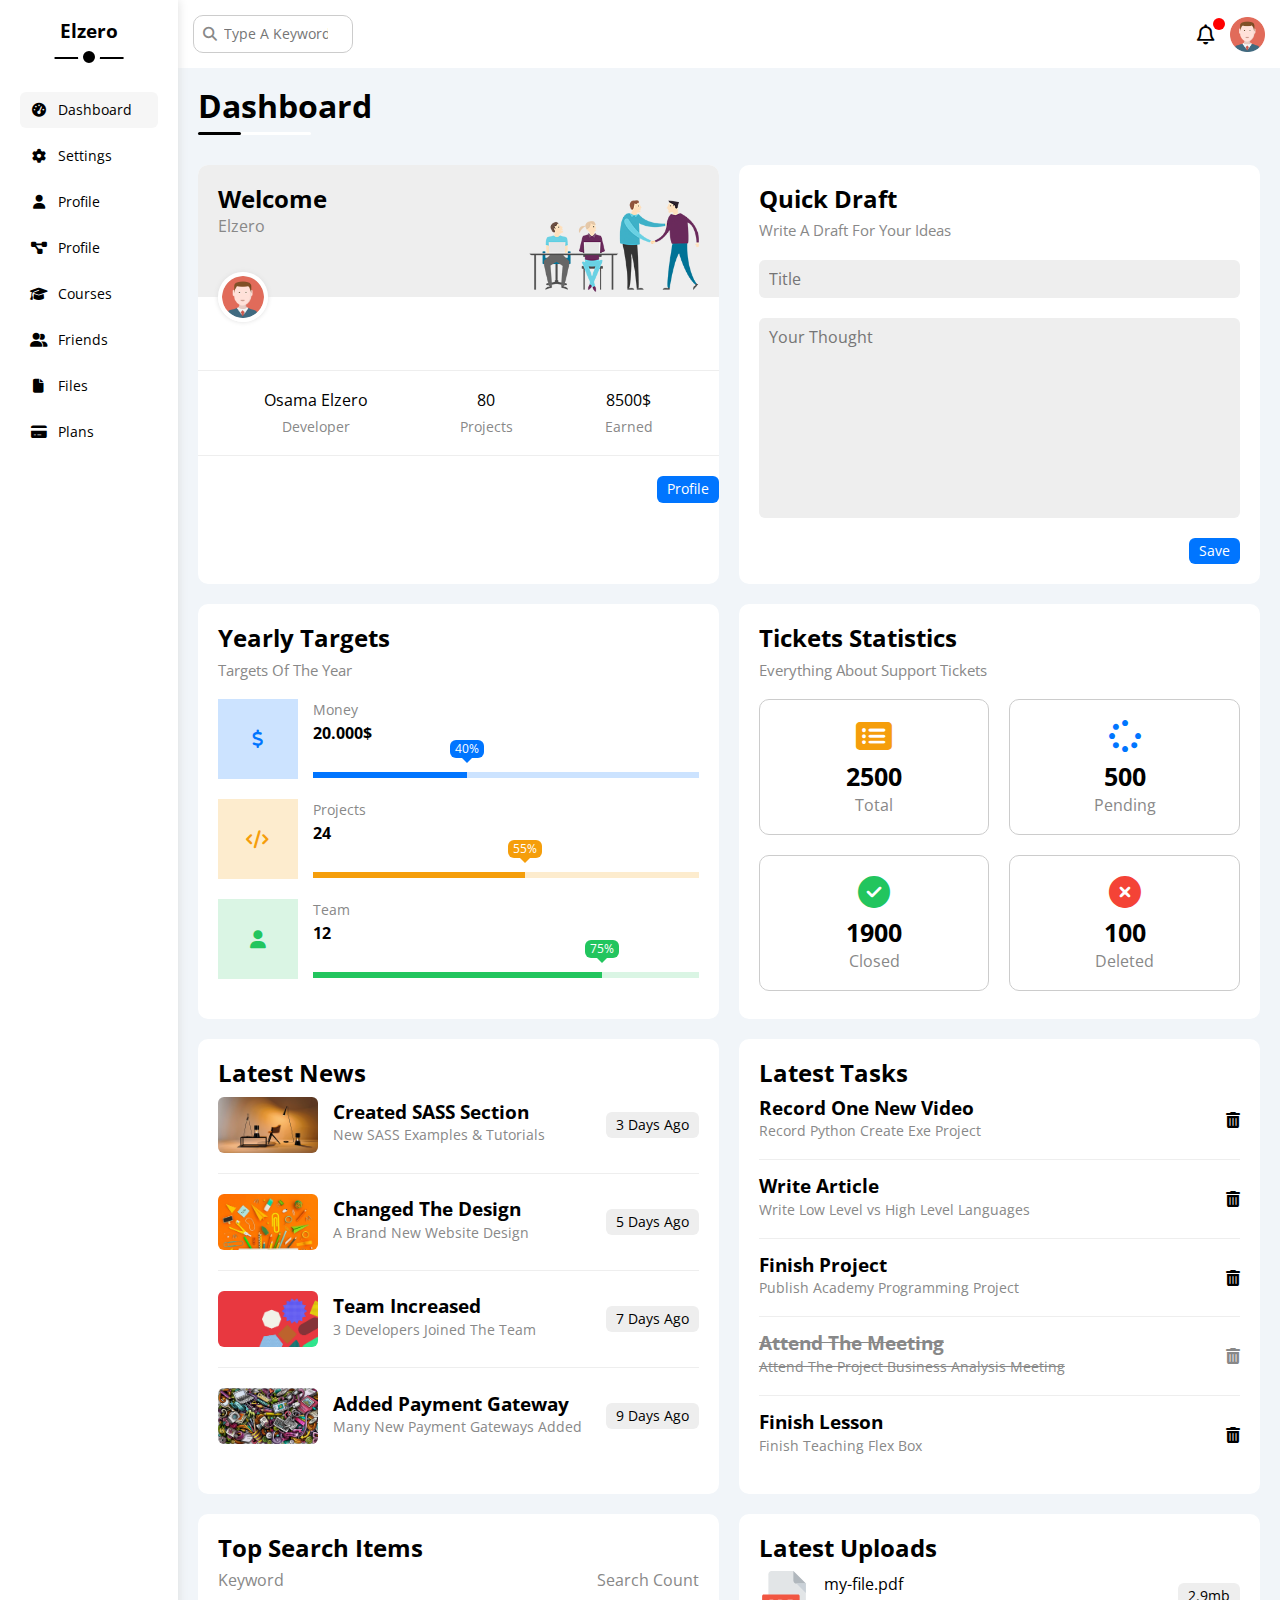
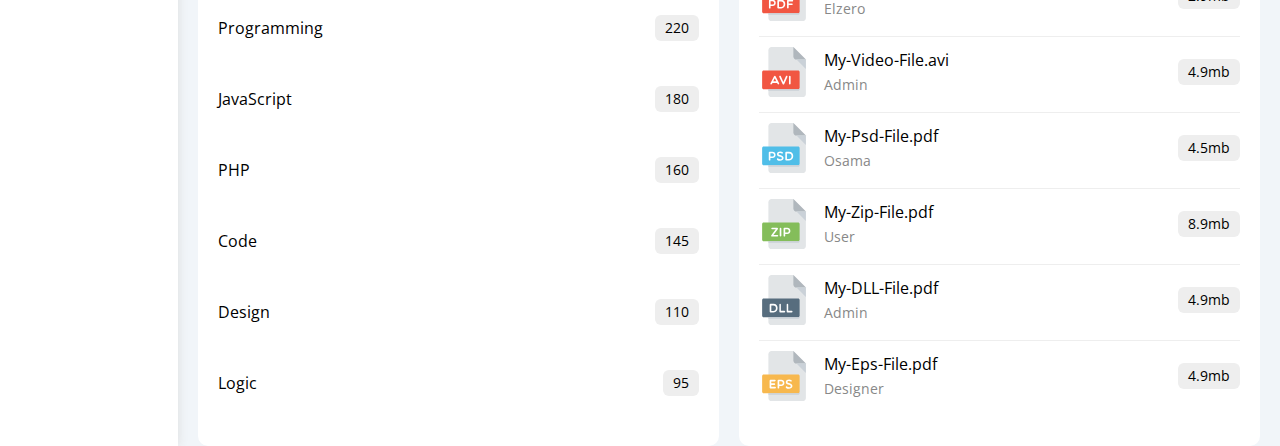
==== index.html @ ac07ed19 "Add latest uploads section" ====
<!DOCTYPE html>
<html lang="en">
  <head>
    <meta charset="UTF-8" />
    <meta name="viewport" content="width=device-width, initial-scale=1.0" />
    <link rel="stylesheet" href="css/all.min.css" />
    <link rel="stylesheet" href="css/normalize.css" />
    <link rel="stylesheet" href="css/framework.css" />
    <link rel="stylesheet" href="css/style.css" />
    <link rel="preconnect" href="https://fonts.googleapis.com" />
    <link rel="preconnect" href="https://fonts.gstatic.com" crossorigin />
    <link
      href="https://fonts.googleapis.com/css2?family=Open+Sans:wght@400;500;
			700&display=swap"
      rel="stylesheet"
    />
    <title>Dashboard</title>
  </head>

  <body>
    <div class="page d-flex">
      <div class="sidebar bg-white p-20 p-relative">
        <h3 class="p-relative text-c mt-0">Elzero</h3>
        <ul>
          <li>
            <a
              class="active d-flex align-center fs-14 c-black rad-6 p-10"
              href="index.html"
            >
              <i class="fa-sharp fa-solid fa-gauge-high fa-fw"></i>
              <span class="fs-14 hide-mobile">Dashboard</span>
            </a>
          </li>
          <li>
            <a
              class="d-flex align-center fs-14 c-black rad-6 p-10"
              href="settings.html"
            >
              <i class="fa-sharp fa-solid fa-gear fa-fw"></i>
              <span class="fs-14 hide-mobile">Settings</span>
            </a>
          </li>
          <li>
            <a
              class="d-flex align-center fs-14 c-black rad-6 p-10"
              href="profile.html"
            >
              <i class="fa-sharp fa-solid fa-user fa-fw"></i>
              <span class="fs-14 hide-mobile">Profile</span>
            </a>
          </li>
          <li>
            <a
              class="d-flex align-center fs-14 c-black rad-6 p-10"
              href="projects.html"
            >
              <i class="fa-sharp fa-solid fa-diagram-project fa-fw"></i>
              <span class="fs-14 hide-mobile">Profile</span>
            </a>
          </li>
          <li>
            <a
              class="d-flex align-center fs-14 c-black rad-6 p-10"
              href="courses.html"
            >
              <i class="fa-sharp fa-solid fa-graduation-cap fa-fw"></i>
              <span class="fs-14 hide-mobile">Courses</span>
            </a>
          </li>
          <li>
            <a
              class="d-flex align-center fs-14 c-black rad-6 p-10"
              href="friends.html"
            >
              <i class="fa-sharp fa-solid fa-user-group"></i>
              <span class="fs-14 hide-mobile">Friends</span>
            </a>
          </li>
          <li>
            <a
              class="d-flex align-center fs-14 c-black rad-6 p-10"
              href="files.html"
            >
              <i class="fa-sharp fa-solid fa-file fa-fw"></i>
              <span class="fs-14 hide-mobile">Files</span>
            </a>
          </li>
          <li>
            <a
              class="d-flex align-center fs-14 c-black rad-6 p-10"
              href="plans.html"
            >
              <i class="fa-sharp fa-solid fa-credit-card fa-fw"></i>
              <span class="fs-14 hide-mobile">Plans</span>
            </a>
          </li>
        </ul>
      </div>
      <div class="content w-full">
        <div class="head between-flex p-15 bg-white">
          <div class="search p-relative">
            <input
              class="p-10 rad-10"
              type="search"
              placeholder="Type A Keyword"
            />
          </div>
          <div class="icons d-flex align-center">
            <span class="notifications p-relative">
              <i class="fa-sharp fa-regular fa-bell"></i>
            </span>
            <img src="images/avatar.png" alt="" />
          </div>
        </div>
        <h1 class="main-title p-relative m-20">Dashboard</h1>
        <div class="wrapper d-grid gap-20">
          <div class="welcome bg-white rad-10 text-c-mobile block-mobile">
            <div
              class="intro p-20 bg-eee d-flex space-between mobile-justify-center"
            >
              <div>
                <h2 class="m-0">Welcome</h2>
                <p class="c-grey mt-5">Elzero</p>
              </div>
              <img class="hide-mobile" src="images/welcome.png" alt="" />
            </div>
            <img class="avatar" src="images/avatar.png" alt="" />
            <div class="info text-c d-flex p-20 mt-20 mb-20 block-mobile">
              <div>
                Osama Elzero
                <span class="d-block c-grey fs-14 mt-10">Developer</span>
              </div>
              <div>
                80<span class="d-block c-grey fs-14 mt-10">Projects</span>
              </div>
              <div>
                8500$<span class="d-block c-grey fs-14 mt-10">Earned</span>
              </div>
            </div>
            <a
              class="visit d-block fs-14 rad-6 bg-blue c-white w-fit btn-shape"
              href="profile.html"
              >Profile</a
            >
          </div>
          <div class="quick-draft p-20 bg-white rad-10">
            <h2 class="mt-0 mb-10">Quick Draft</h2>
            <p class="c-grey fs-15 mt-0 mb-20">Write A Draft For Your Ideas</p>
            <form action="">
              <input
                class="bg-eee d-block p-10 rad-6 b-none w-full mt-20"
                type="text"
                placeholder="Title"
              />
              <textarea
                class="bg-eee d-block p-10 rad-6 w-full b-none mt-20"
                placeholder="Your Thought"
              ></textarea>
              <input
                class="save d-block btn-shape bg-blue c-white b-none w-fit fs-14 d-block mt-20"
                type="submit"
                value="Save"
              />
            </form>
          </div>
          <div class="targets p-20 bg-white rad-10">
            <h2 class="mt-0 mb-10">Yearly Targets</h2>
            <p class="mt-0 mb-20 c-grey fs-15">Targets Of The Year</p>
            <div class="targets-row mb-20 d-flex align-center money-target">
              <div class="icon center-flex">
                <i class="fa-sharp fa-solid fa-dollar-sign c-blue fs-18"></i>
              </div>
              <div class="details">
                <span class="fs-14 c-grey">Money</span>
                <span class="d-block mt-5 mb-30 fw-bold">20.000$</span>
                <div class="progress p-relative">
                  <span style="width: 40%" class="bg-blue money-target">
                    <span class="bg-blue c-white">40%</span>
                  </span>
                </div>
              </div>
            </div>
            <div class="targets-row mb-20 d-flex align-center projects-target">
              <div class="icon center-flex">
                <i class="fa-sharp fa-solid fa-code c-orange fs-18"></i>
              </div>
              <div class="details">
                <span class="fs-14 c-grey">Projects</span>
                <span class="d-block mt-5 mb-30 fw-bold">24</span>
                <div class="progress p-relative">
                  <span style="width: 55%" class="bg-orange projects-target">
                    <span class="bg-orange c-white">55%</span>
                  </span>
                </div>
              </div>
            </div>
            <div class="targets-row mb-20 d-flex align-center team-target">
              <div class="icon center-flex">
                <i class="fa-sharp fa-solid fa-user c-green fs-18"></i>
              </div>
              <div class="details">
                <span class="fs-14 c-grey">Team</span>
                <span class="d-block mt-5 mb-30 fw-bold">12</span>
                <div class="progress p-relative">
                  <span style="width: 75%" class="bg-green team-target">
                    <span class="bg-green c-white">75%</span>
                  </span>
                </div>
              </div>
            </div>
          </div>
          <div class="tickets p-20 bg-white rad-10">
            <h2 class="mt-0 mb-10">Tickets Statistics</h2>
            <p class="mt-0 mb-20 c-grey fs-15">
              Everything About Support Tickets
            </p>
            <div class="details d-flex f-wrap gap-20 text-c">
              <div class="box p-20 rad-10 fs-12 c-grey">
                <i
                  class="fa-sharp fa-solid fa-rectangle-list fa-2x mb-10 c-orange"
                ></i>
                <span class="d-block fw-bold c-black fs-25 mb-5">2500</span>
                Total
              </div>
              <div class="box p-20 rad-10 fs-12 c-grey">
                <i class="fa-sharp fa-solid fa-spinner fa-2x mb-10 c-blue"></i>
                <span class="d-block fw-bold c-black fs-25 mb-5">500</span>
                Pending
              </div>
              <div class="box p-20 rad-10 fs-12 c-grey">
                <i
                  class="fa-sharp fa-solid fa-circle-check fa-2x mb-10 c-green"
                ></i>
                <span class="d-block fw-bold c-black fs-25 mb-5">1900</span>
                Closed
              </div>
              <div class="box p-20 rad-10 fs-12 c-grey">
                <i
                  class="fa-sharp fa-solid fa-circle-xmark fa-2x mb-10 c-red"
                ></i>
                <span class="d-block fw-bold c-black fs-25 mb-5">100</span>
                Deleted
              </div>
            </div>
          </div>
          <div class="latest-news p-20 bg-white rad-10 text-c-mobile">
            <h2 class="mt-0 mb-10">Latest News</h2>
            <div class="news-row d-flex align-center mb-20">
              <img src="images/news-01.png" alt="" class="rad-6 mr-15" />
              <div class="info">
                <h3 class="m-0 mb-5">Created SASS Section</h3>
                <span class="m-0 fs-14 c-grey mb-5 d-block"
                  >New SASS Examples & Tutorials</span
                >
              </div>
              <div class="btn-shape bg-eee fs-14 d-block label">3 Days Ago</div>
            </div>
            <div class="news-row d-flex align-center mb-20">
              <img src="images/news-02.png" alt="" class="rad-6 mr-15" />
              <div class="info">
                <h3 class="m-0 mb-5">Changed The Design</h3>
                <span class="m-0 fs-14 c-grey mb-5 d-block"
                  >A Brand New Website Design</span
                >
              </div>
              <div class="btn-shape bg-eee fs-14 d-block label">5 Days Ago</div>
            </div>
            <div class="news-row d-flex align-center mb-20">
              <img src="images/news-03.png" alt="" class="rad-6 mr-15" />
              <div class="info">
                <h3 class="m-0 mb-5">Team Increased</h3>
                <span class="m-0 fs-14 c-grey mb-5 d-block"
                  >3 Developers Joined The Team</span
                >
              </div>
              <div class="btn-shape bg-eee fs-14 d-block label">7 Days Ago</div>
            </div>
            <div class="news-row d-flex align-center mb-20">
              <img src="images/news-04.png" alt="" class="rad-6 mr-15" />
              <div class="info">
                <h3 class="m-0 mb-5">Added Payment Gateway</h3>
                <span class="m-0 fs-14 c-grey mb-5 d-block"
                  >Many New Payment Gateways Added</span
                >
              </div>
              <div class="btn-shape bg-eee fs-14 label">9 Days Ago</div>
            </div>
          </div>
          <div class="tasks p-20 bg-white rad-10 text-c-mobile">
            <h2 class="mt-0 mb-10">Latest Tasks</h2>
            <div class="tasks-row mb-15 d-flex align-center between-flex">
              <div class="info">
                <h3 class="m-0 mb-5">Record One New Video</h3>
                <span class="m-0 fs-14 c-grey mb-5 d-block"
                  >Record Python Create Exe Project</span
                >
              </div>
              <i class="fa-sharp fa-solid fa-trash-can delete"></i>
            </div>
            <div class="tasks-row mb-15 d-flex align-center between-flex">
              <div class="info">
                <h3 class="m-0 mb-5">Write Article</h3>
                <span class="m-0 fs-14 c-grey mb-5 d-block"
                  >Write Low Level vs High Level Languages</span
                >
              </div>
              <i class="fa-sharp fa-solid fa-trash-can delete"></i>
            </div>
            <div class="tasks-row mb-15 d-flex align-center between-flex">
              <div class="info">
                <h3 class="m-0 mb-5">Finish Project</h3>
                <span class="m-0 fs-14 c-grey mb-5 d-block"
                  >Publish Academy Programming Project</span
                >
              </div>
              <i class="fa-sharp fa-solid fa-trash-can delete"></i>
            </div>
            <div class="tasks-row mb-15 d-flex align-center between-flex done">
              <div class="info">
                <h3 class="m-0 mb-5">Attend The Meeting</h3>
                <span class="m-0 fs-14 c-grey mb-5 d-block"
                  >Attend The Project Business Analysis Meeting</span
                >
              </div>
              <i class="fa-sharp fa-solid fa-trash-can delete"></i>
            </div>
            <div class="tasks-row mb-15 d-flex align-center between-flex">
              <div class="info">
                <h3 class="m-0 mb-5">Finish Lesson</h3>
                <span class="m-0 fs-14 c-grey mb-5 d-block"
                  >Finish Teaching Flex Box
                </span>
              </div>
              <i class="fa-sharp fa-solid fa-trash-can delete"></i>
            </div>
          </div>
          <div class="top-search p-20 bg-white rad-10 text-c-mobile">
            <h2 class="mt-0 mb-10">Top Search Items</h2>
            <div
              class="items-head d-flex align-center between-flex c-grey mb-10"
            >
              <span>Keyword</span>
              <span>Search Count</span>
            </div>
            <div
              class="item pt-15 pb-15 mb-15 d-flex align-center between-flex"
            >
              <span>Programming</span>
              <span class="bg-eee btn-shape fs-14">220</span>
            </div>
            <div
              class="item pt-15 pb-15 mb-15 d-flex align-center between-flex"
            >
              <span>JavaScript</span>
              <span class="bg-eee btn-shape fs-14">180</span>
            </div>
            <div
              class="item pt-15 pb-15 mb-15 d-flex align-center between-flex"
            >
              <span>PHP</span>
              <span class="bg-eee btn-shape fs-14">160</span>
            </div>
            <div
              class="item pt-15 pb-15 mb-15 d-flex align-center between-flex"
            >
              <span>Code</span>
              <span class="bg-eee btn-shape fs-14">145</span>
            </div>
            <div
              class="item pt-15 pb-15 mb-15 d-flex align-center between-flex"
            >
              <span>Design</span>
              <span class="bg-eee btn-shape fs-14">110</span>
            </div>
            <div
              class="item pt-15 pb-15 mb-15 d-flex align-center between-flex"
            >
              <span>Logic</span>
              <span class="bg-eee btn-shape fs-14">95</span>
            </div>
          </div>
          <div class="uploads p-20 bg-white rad-10">
            <h2 class="mt-0 mb-10">Latest Uploads</h2>
            <div class="file mb-10 pb-10 d-flex align-center between-flex">
              <img src="images/pdf.svg" alt="" class="mr-15" />
              <div class="info">
                <span class="d-block mb-5">my-file.pdf</span>
                <span class="fs-14 c-grey">Elzero</span>
              </div>
              <span class="bg-eee btn-shape fs-14">2.9mb</span>
            </div>
            <div class="file mb-10 pb-10 d-flex align-center between-flex">
              <img src="images/avi.svg" alt="" class="mr-15" />
              <div class="info">
                <span class="d-block mb-5">My-Video-File.avi</span>
                <span class="fs-14 c-grey">Admin</span>
              </div>
              <span class="bg-eee btn-shape fs-14">4.9mb</span>
            </div>
            <div class="file mb-10 pb-10 d-flex align-center between-flex">
              <img src="images/psd.svg" alt="" class="mr-15" />
              <div class="info">
                <span class="d-block mb-5">My-Psd-File.pdf</span>
                <span class="fs-14 c-grey">Osama</span>
              </div>
              <span class="bg-eee btn-shape fs-14">4.5mb</span>
            </div>
            <div class="file mb-10 pb-10 d-flex align-center between-flex">
              <img src="images/zip.svg" alt="" class="mr-15" />
              <div class="info">
                <span class="d-block mb-5">My-Zip-File.pdf</span>
                <span class="fs-14 c-grey">User</span>
              </div>
              <span class="bg-eee btn-shape fs-14">8.9mb</span>
            </div>
            <div class="file mb-10 pb-10 d-flex align-center between-flex">
              <img src="images/dll.svg" alt="" class="mr-15" />
              <div class="info">
                <span class="d-block mb-5">My-DLL-File.pdf</span>
                <span class="fs-14 c-grey">Admin</span>
              </div>
              <span class="bg-eee btn-shape fs-14">4.9mb</span>
            </div>
            <div class="file mb-10 pb-10 d-flex align-center between-flex">
              <img src="images/eps.svg" alt="" class="mr-15" />
              <div class="info">
                <span class="d-block mb-5">My-Eps-File.pdf</span>
                <span class="fs-14 c-grey">Designer</span>
              </div>
              <span class="bg-eee btn-shape fs-14">4.9mb</span>
            </div>
          </div>
        </div>
      </div>
    </div>
  </body>
</html>
---- css/framework.css ----
:root {
  --blue-color: #0075ff;
  --blue-alt-color: #0d69d5;
  --orange-color: #f59e0b;
  --green-color: #22c55e;
  --red-color: #f44336;
  --grey-color: #888;
  --main-transition: 0.3s;
}

.p-10 {
  padding: 10px;
}

.p-15 {
  padding: 15px;
}

.p-20 {
  padding: 20px;
}

.pt-15 {
  padding-top: 15px;
}

.pt-20 {
  padding-top: 20px;
}

.pb {
  padding-bottom: 10px;
}

.pb-15 {
  padding-bottom: 15px;
}

.m-20 {
  margin: 20px;
}

.m-0 {
  margin: 0px;
}

.mt-0 {
  margin-top: 0px;
}

.mt-5 {
  margin-top: 5px;
}

.mt-10 {
  margin-top: 10px;
}

.mt-20 {
  margin-top: 20px;
}

.mr-15 {
  margin-right: 15px;
}

.mb-5 {
  margin-bottom: 5px;
}

.mb-10 {
  margin-bottom: 10px;
}

.mb-15 {
  margin-bottom: 15px;
}

.mb-20 {
  margin-bottom: 20px;
}

.mb-30 {
  margin-bottom: 30px;
}

.bg-white {
  background-color: white;
}

.bg-eee {
  background-color: #eee;
}

.bg-blue {
  background-color: var(--blue-color);
}

.bg-orange {
  background-color: var(--orange-color);
}

.bg-green {
  background-color: var(--green-color);
}

.c-white {
  color: white;
}

.c-black {
  color: black;
}

.c-grey {
  color: var(--grey-color);
}

.c-blue {
  color: var(--blue-color);
}

.c-orange {
  color: var(--orange-color);
}

.c-green {
  color: var(--green-color);
}

.c-red {
  color: var(--red-color);
}

.b-none {
  border: none;
}

.rad-6 {
  border-radius: 6px;
}

.rad-10 {
  border-radius: 10px;
}

.d-block {
  display: block;
}

.d-flex {
  display: flex;
}

.space-between {
  justify-content: space-between;
}

.align-center {
  align-items: center;
}

@media (max-width: 767px) {
  .mobile-justify-center {
    justify-content: center;
  }
}

.center-flex {
  display: flex;
  justify-content: center;
  align-items: center;
}

.between-flex {
  display: flex;
  justify-content: space-between;
  align-items: center;
}

.f-wrap {
  flex-wrap: wrap;
}

.d-grid {
  display: grid;
}

.gap-20 {
  gap: 20px;
}

.p-relative {
  position: relative;
}

.text-c {
  text-align: center;
}

.fw-bold {
  font-weight: bold;
}

.fs-14 {
  font-size: 14px;
}

.fs-15 {
  font-size: 15px;
}

.fs-18 {
  font-size: 18px;
}

.fs-25 {
  font-size: 25px;
}
.w-full {
  width: 100%;
}

.w-fit {
  width: fit-content;
}

.btn-shape {
  padding: 5px 10px;
  border-radius: 6px;
}

@media (max-width: 767px) {
  .block-mobile {
    display: block;
  }
}

@media (max-width: 767px) {
  .hide-mobile {
    display: none;
  }
}

@media (max-width: 767px) {
  .text-c-mobile {
    text-align: center;
  }
}
---- css/style.css ----
:root {
  --blue-color: #0075ff;
  --blue-alt-color: #0d69d5;
  --orange-color: #f59e0b;
  --green-color: #22c55e;
  --red-color: #f44336;
  --grey-color: #888;
  --main-transition: 0.3s;
}

* {
  box-sizing: border-box;
}

*:focus {
  outline: none;
}

body {
  font-family: "Open Sans", sans-serif;
}

a {
  text-decoration: none;
}

ul {
  padding: 0;
  list-style: none;
}

::-webkit-scrollbar {
  width: 10px;
}

::-webkit-scrollbar-track {
  background-color: white;
}

::-webkit-scrollbar-thumb {
  background-color: var(--blue-color);
}

::-webkit-scrollbar-thumb:hover {
  background-color: var(--blue-alt-color);
}

.page {
  min-height: 100vh;
  background-color: #f1f5f9;
}

.main-title::before,
.main-title::after {
  content: "";
  position: absolute;
  left: 0px;
  bottom: -10px;
  height: 3px;
  border-radius: 6px;
}

.main-title {
  width: fit-content;
  margin-bottom: 40px;
}

.main-title::before {
  width: 65%;
  background-color: white;
}

.main-title::after {
  width: 25%;
  background-color: black;
}

.sidebar {
  width: 200px;
  box-shadow: 0 0 10px #ddd;
}

.sidebar h3 {
  margin: 0;
}

@media (min-width: 768px) {
  .sidebar h3 {
    margin-bottom: 50px;
  }

  .sidebar h3::before,
  .sidebar h3::after {
    content: "";
    position: absolute;
    left: 50%;
    background-color: black;
  }

  .sidebar h3::before {
    width: 50%;
    height: 2px;
    bottom: -17px;
    transform: translate(-50%);
  }

  .sidebar h3::after {
    width: 12px;
    height: 12px;
    bottom: -15px;
    border: 5px solid white;
    border-radius: 50%;
    transform: translate(-50%, 50%);
  }
}

.sidebar ul li a {
  margin-bottom: 10px;
  transition: background-color var(--main-transition);
}

.sidebar ul li a:hover,
.sidebar ul li a.active {
  background-color: #f6f6f6;
}

.sidebar ul li a span {
  margin-left: 10px;
}

@media (max-width: 767px) {
  .sidebar {
    padding: 10px;
    width: fit-content;
    display: flex;
    align-items: center;
    flex-direction: column;
  }

  .sidebar h3 {
    font-size: 16px;
  }

  .sidebar ul li a {
    width: fit-content;
  }
}

.content {
  overflow: hidden;
}

.head .search {
  font-size: 14px;
}

.head .search::before {
  font: var(--fa-font-solid);
  content: "\f002";
  position: absolute;
  left: 10px;
  top: 50%;
  transform: translateY(-50%);
  color: var(--grey-color);
}

.head .search input {
  width: 160px;
  padding-left: 30px;
  border: 1px solid #ccc;
  transition: width 0.3s;
  caret-color: var(--grey-color);
}

.head .search input:focus {
  width: 220px;
}

.head .search input:focus::placeholder {
  color: transparent;
}

.head .icons .notifications {
  font-size: 20px;
}

.head .icons .notifications::after {
  content: "";
  position: absolute;
  top: -5px;
  right: -10px;
  width: 12px;
  height: 12px;
  border-radius: 50%;
  background-color: red;
}

.head .icons img {
  width: 35px;
  margin-left: 15px;
}

.welcome {
  overflow: hidden;
}

.wrapper {
  grid-template-columns: repeat(auto-fill, minmax(450px, 1fr));
  margin: 0px 20px;
}

@media (max-width: 767px) {
  .wrapper {
    grid-template-columns: minmax(200px, 1fr);
    margin: 0px 10px;
  }
}

@media (max-width: 767px) {
  .welcome .intro {
    padding-bottom: 60px;
  }
}

.welcome .intro img {
  width: 170px;
  max-width: 100%;
  transform: translateY(15px);
}

.welcome .avatar {
  margin-left: 20px;
  width: 50px;
  max-width: 100%;
  box-shadow: 0px 0px 5px #ddd;
  border: 4px solid white;
  border-radius: 50%;
  transform: translateY(-50%);
}

@media (max-width: 767px) {
  .welcome .avatar {
    margin-left: 0px;
  }
}

.welcome .info {
  border-top: 1px solid #eee;
  border-bottom: 1px solid #eee;
}

.welcome .info > div {
  flex-grow: 1;
}

@media (max-width: 767px) {
  .welcome .info > div:not(:last-child) {
    margin-bottom: 20px;
  }
}

.welcome .visit {
  margin: 0px 0px 15px auto;
  transition: background-color var(--main-transition);
}

.welcome .visit:hover {
  background-color: var(--blue-alt-color);
}

.quick-draft textarea {
  resize: none;
  height: 200px;
}

.quick-draft .save {
  transition: background 0.3s;
  margin-left: auto;
  cursor: pointer;
}

.quick-draft .save:hover {
  background: var(--blue-alt-color);
}

.targets .targets-row .icon {
  width: 80px;
  height: 80px;
  margin-right: 15px;
}

.targets .targets-row .details {
  flex-grow: 1;
}

.targets .targets-row .details .progress {
  height: 6px;
}

.targets .targets-row .details .progress > span {
  position: absolute;
  left: 0;
  top: 0;
  height: 100%;
}

.targets .targets-row .details .progress > span span {
  position: absolute;
  right: 0;
  bottom: 20px;
  transform: translateX(50%);
  padding: 2px 5px;
  border-radius: 6px;
  font-size: 12px;
}

.targets .targets-row .details .progress > span span::before {
  content: "";
}

.targets .targets-row .details .progress > span span::after {
  content: "";
  border-width: 5px;
  border-style: solid;
  border-color: transparent;
  border-top-color: var(--blue-color);
  position: absolute;
  left: 50%;
  bottom: -10px;
  transform: translateX(-50%);
}

.targets .targets-row .details .progress .projects-target span::after {
  border-top-color: var(--orange-color);
}

.targets .targets-row .details .progress .team-target span::after {
  border-top-color: var(--green-color);
}

.targets .money-target .icon,
.targets .money-target .progress {
  background: rgba(0, 117, 255, 20%);
}

.targets .projects-target .icon,
.targets .projects-target .progress {
  background: rgba(245, 158, 11, 20%);
}

.targets .team-target .icon,
.targets .team-target .progress {
  background: rgba(68, 206, 119, 20%);
}

.tickets .details .box {
  border: 1px solid #ccc;
  width: calc(50% - 10px);
}

@media (max-width: 767px) {
  .tickets .details .box {
    width: 100%;
  }
}

.latest-news .news-row:not(:last-of-type) {
  padding-bottom: 20px;
  border-bottom: 1px solid #eee;
}

.latest-news .news-row img {
  width: 100px;
}

.latest-news .news-row .info {
  flex-grow: 1;
}

@media (max-width: 767px) {
  .latest-news .news-row {
    flex-direction: column;
  }
}

.tasks .tasks-row:not(:last-of-type) {
  padding-bottom: 15px;
  border-bottom: 1px solid #eee;
}

.tasks .tasks-row .info {
  flex-grow: 1;
}

.tasks .done {
  color: var(--grey-color);
}

.tasks .done h3,
.tasks .done span {
  text-decoration: line-through;
}

.tasks .delete {
  cursor: pointer;
  transition: color var(--main-transition);
}

.tasks .delete:hover {
  color: var(--red-color);
}

.uploads .file img {
  width: 50px;
}

.uploads .file .info {
  flex-grow: 1;
}

.uploads .file:not(:last-of-type) {
  padding-bottom: 15px;
  border-bottom: 1px solid #eee;
}
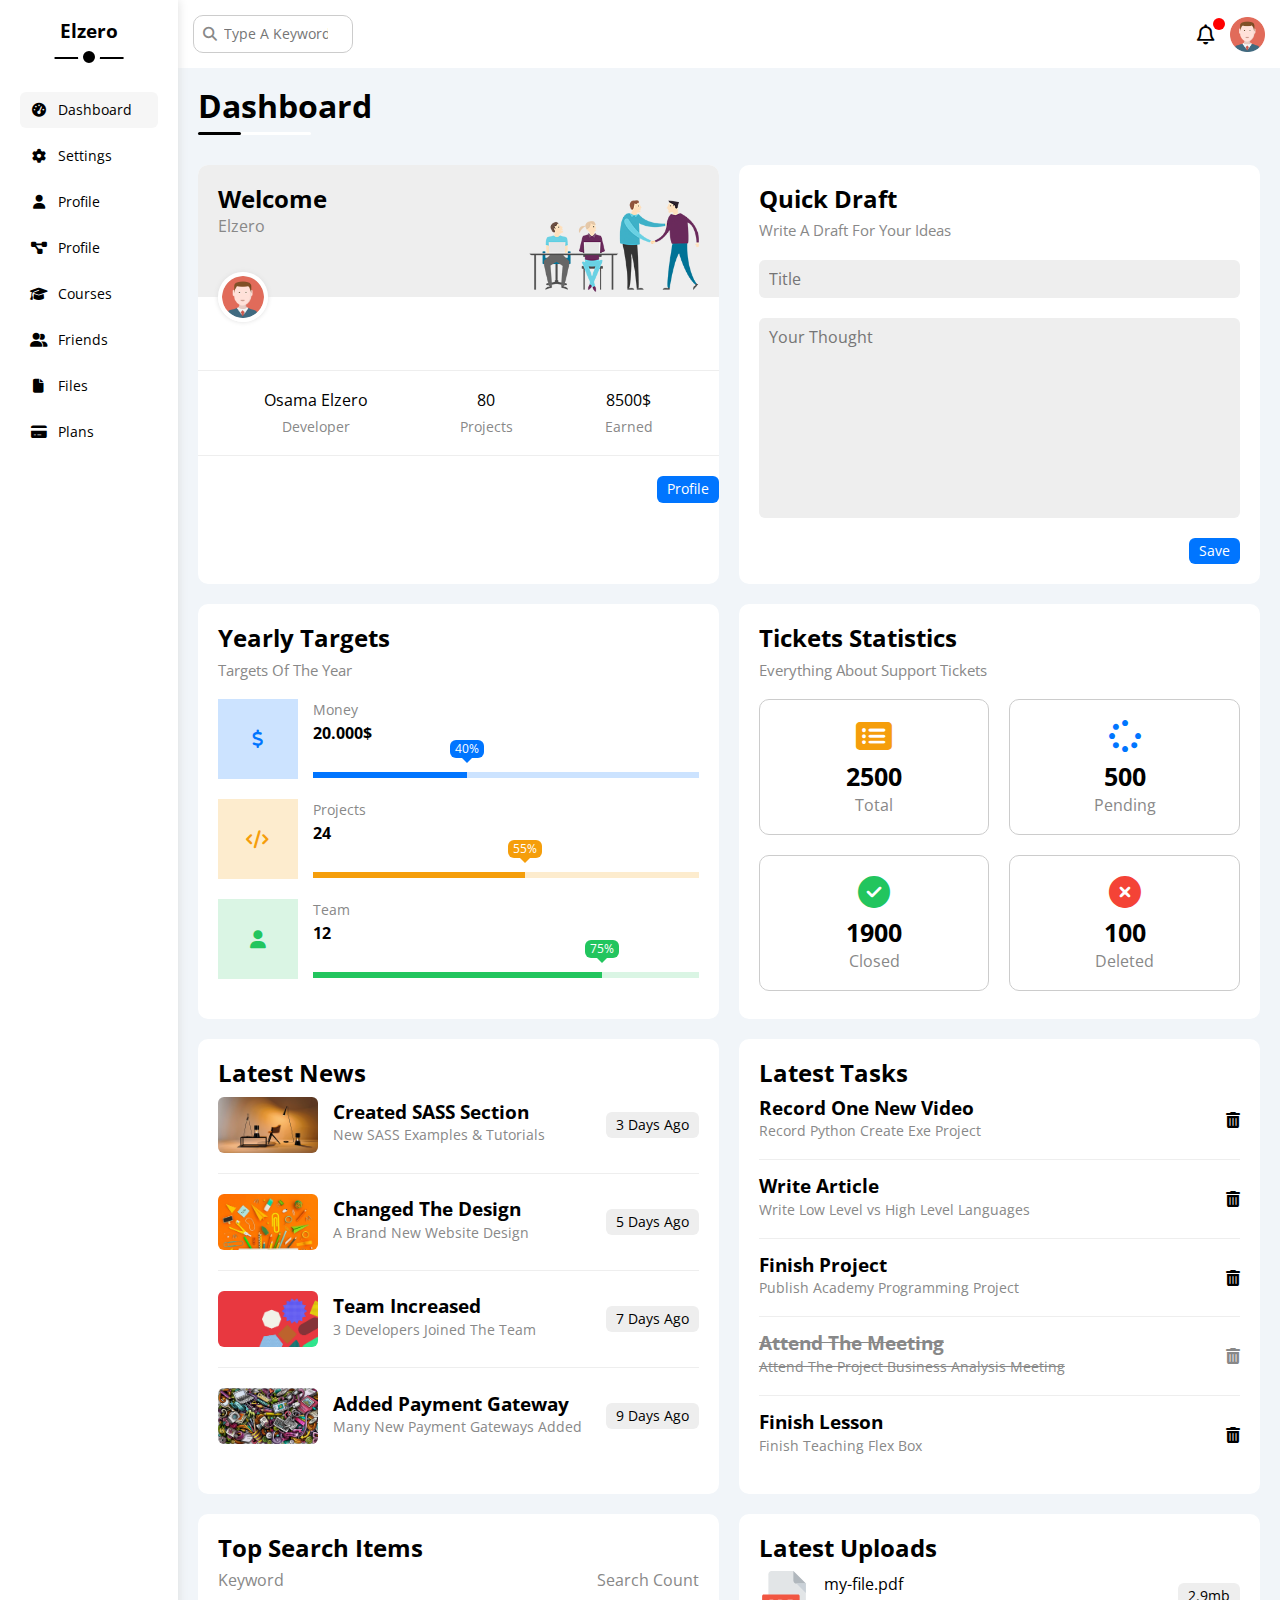
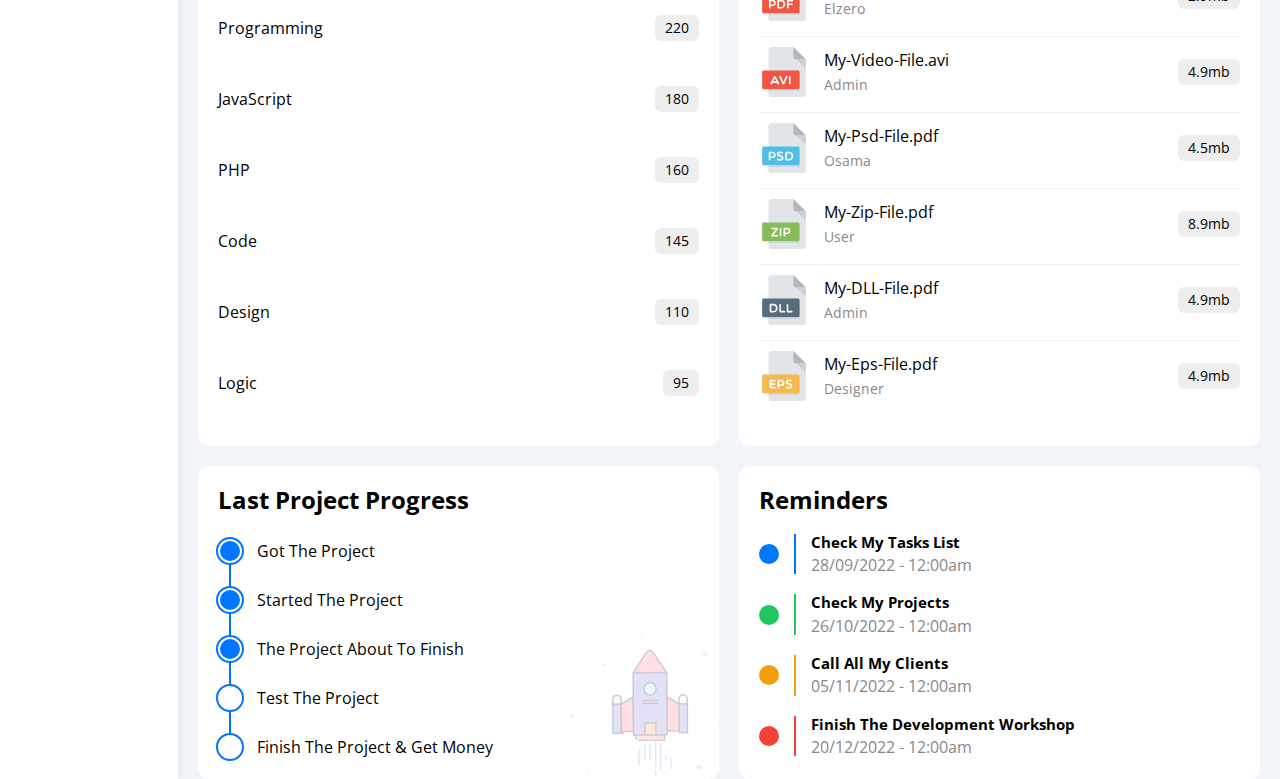
==== commit 34d82cf4: "Add reminders section" ====
--- a/index.html
+++ b/index.html
@@ -430,6 +430,64 @@
               <span class="bg-eee btn-shape fs-14">4.9mb</span>
             </div>
           </div>
+          <div class="last-project p-20 bg-white rad-10 p-relative">
+            <h2 class="mt-0 mb-10">Last Project Progress</h2>
+            <ul class="m-0 p-relative">
+              <li class="mt-25 d-flex align-center done">Got The Project</li>
+              <li class="mt-25 d-flex align-center done">
+                Started The Project
+              </li>
+              <li class="mt-25 d-flex align-center done">
+                The Project About To Finish
+              </li>
+              <li class="mt-25 d-flex align-center current">
+                Test The Project
+              </li>
+              <li class="mt-25 d-flex align-center">
+                Finish The Project & Get Money
+              </li>
+            </ul>
+            <img
+              src="images/project.png"
+              alt=""
+              class="launch-img hide-mobile"
+            />
+          </div>
+          <div class="reminders p-20 bg-white rad-10 p-relative">
+            <h2 class="mt-0 mb-10">Reminders</h2>
+            <ul class="m-0">
+              <li class="d-flex align-center mt-20">
+                <span class="key bg-blue mr-15 d-block"></span>
+                <div class="info blue-color pl-15">
+                  <p class="fs-15 mt-0 mb-5 fw-bold">Check My Tasks List</p>
+                  <span class="fs-12 c-grey">28/09/2022 - 12:00am</span>
+                </div>
+              </li>
+              <li class="d-flex align-center mt-20">
+                <span class="key bg-green mr-15 d-block"></span>
+                <div class="info green-color pl-15">
+                  <p class="fs-15 mt-0 mb-5 fw-bold">Check My Projects</p>
+                  <span class="fs-12 c-grey">26/10/2022 - 12:00am</span>
+                </div>
+              </li>
+              <li class="d-flex align-center mt-20">
+                <span class="key bg-orange mr-15 d-block"></span>
+                <div class="info orange-color pl-15">
+                  <p class="fs-15 mt-0 mb-5 fw-bold">Call All My Clients</p>
+                  <span class="fs-12 c-grey">05/11/2022 - 12:00am</span>
+                </div>
+              </li>
+              <li class="d-flex align-center mt-20">
+                <span class="key bg-red mr-15 d-block"></span>
+                <div class="info red-color pl-15">
+                  <p class="fs-15 mt-0 mb-5 fw-bold">
+                    Finish The Development Workshop
+                  </p>
+                  <span class="fs-12 c-grey">20/12/2022 - 12:00am</span>
+                </div>
+              </li>
+            </ul>
+          </div>
         </div>
       </div>
     </div>
--- a/css/framework.css
+++ b/css/framework.css
@@ -36,6 +36,10 @@
   padding-bottom: 15px;
 }
 
+.pl-15 {
+  padding-left: 15px;
+}
+
 .m-20 {
   margin: 20px;
 }
@@ -56,10 +60,18 @@
   margin-top: 10px;
 }
 
+.mt-15 {
+  margin-top: 15px;
+}
+
 .mt-20 {
   margin-top: 20px;
 }
 
+.mt-25 {
+  margin-top: 25px;
+}
+
 .mr-15 {
   margin-right: 15px;
 }
@@ -102,6 +114,10 @@
 
 .bg-green {
   background-color: var(--green-color);
+}
+
+.bg-red {
+  background-color: var(--red-color);
 }
 
 .c-white {
--- a/css/style.css
+++ b/css/style.css
@@ -422,3 +422,92 @@
   padding-bottom: 15px;
   border-bottom: 1px solid #eee;
 }
+
+.last-project ul::before {
+  content: "";
+  position: absolute;
+  left: 11px;
+  top: 0px;
+  width: 2px;
+  height: 100%;
+  background-color: var(--blue-color);
+}
+
+.last-project ul li::before {
+  content: "";
+  width: 20px;
+  height: 20px;
+  display: block;
+  border-radius: 50%;
+  background-color: white;
+  border: 2px solid white;
+  outline: 2px solid var(--blue-color);
+  margin-right: 15px;
+  z-index: 1;
+}
+
+.last-project ul li.done::before {
+  background-color: var(--blue-color);
+}
+
+.last-project ul li.current::before {
+  animation: 0.8s current-step infinite linear alternate-reverse;
+}
+
+@keyframes current-step {
+  to {
+    background-color: var(--blue-color);
+  }
+}
+
+.last-project .launch-img {
+  position: absolute;
+  bottom: 0%;
+  right: 0%;
+  width: 150px;
+  opacity: 0.2;
+}
+
+.reminders .key {
+  border-radius: 50%;
+  width: 20px;
+  height: 20px;
+}
+
+.reminders .blue-color {
+  border-left: 2px solid var(--blue-color);
+}
+
+.reminders .green-color {
+  border-left: 2px solid var(--green-color);
+}
+
+.reminders .orange-color {
+  border-left: 2px solid var(--orange-color);
+}
+
+.reminders .red-color {
+  border-left: 2px solid var(--red-color);
+}
+
+.reminders .key {
+  border-radius: 50%;
+  width: 20px;
+  height: 20px;
+}
+
+.reminders .blue-color {
+  border-left: 2px solid var(--blue-color);
+}
+
+.reminders .green-color {
+  border-left: 2px solid var(--green-color);
+}
+
+.reminders .orange-color {
+  border-left: 2px solid var(--orange-color);
+}
+
+.reminders .red-color {
+  border-left: 2px solid var(--red-color);
+}
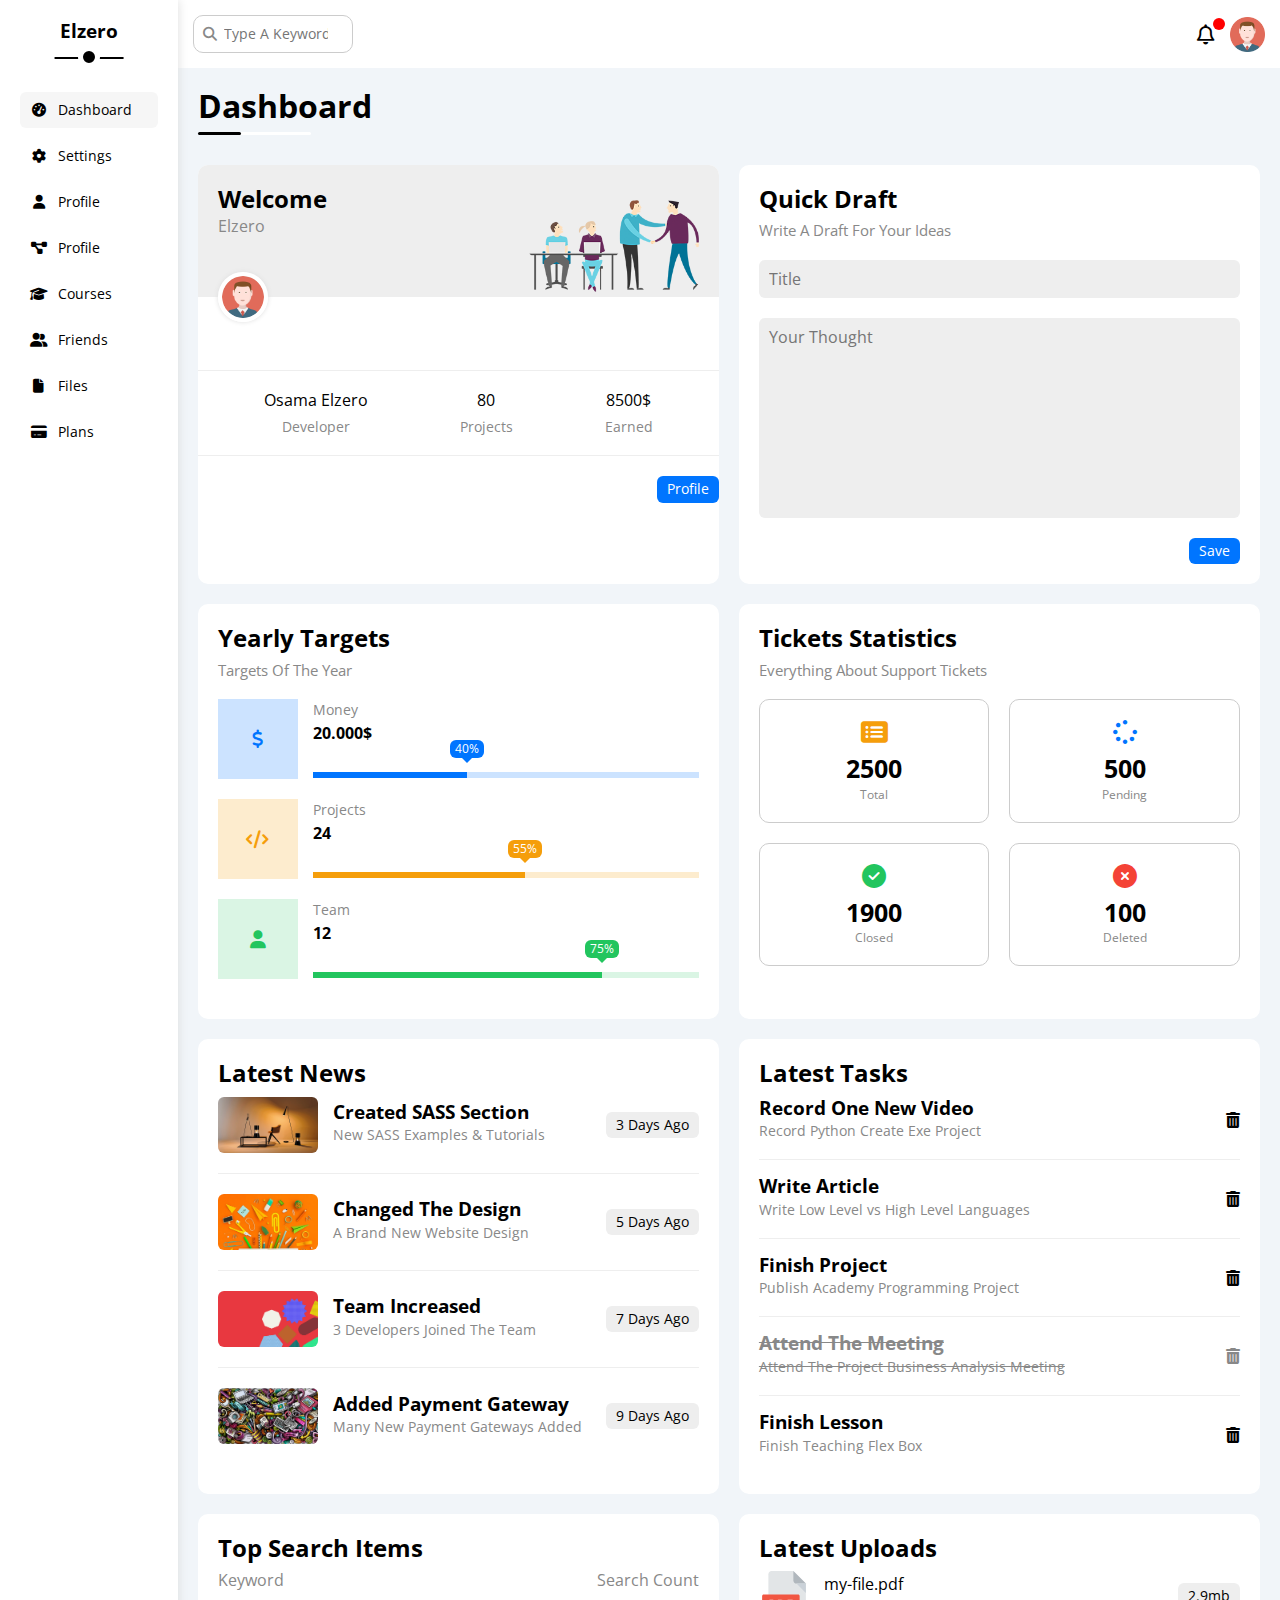
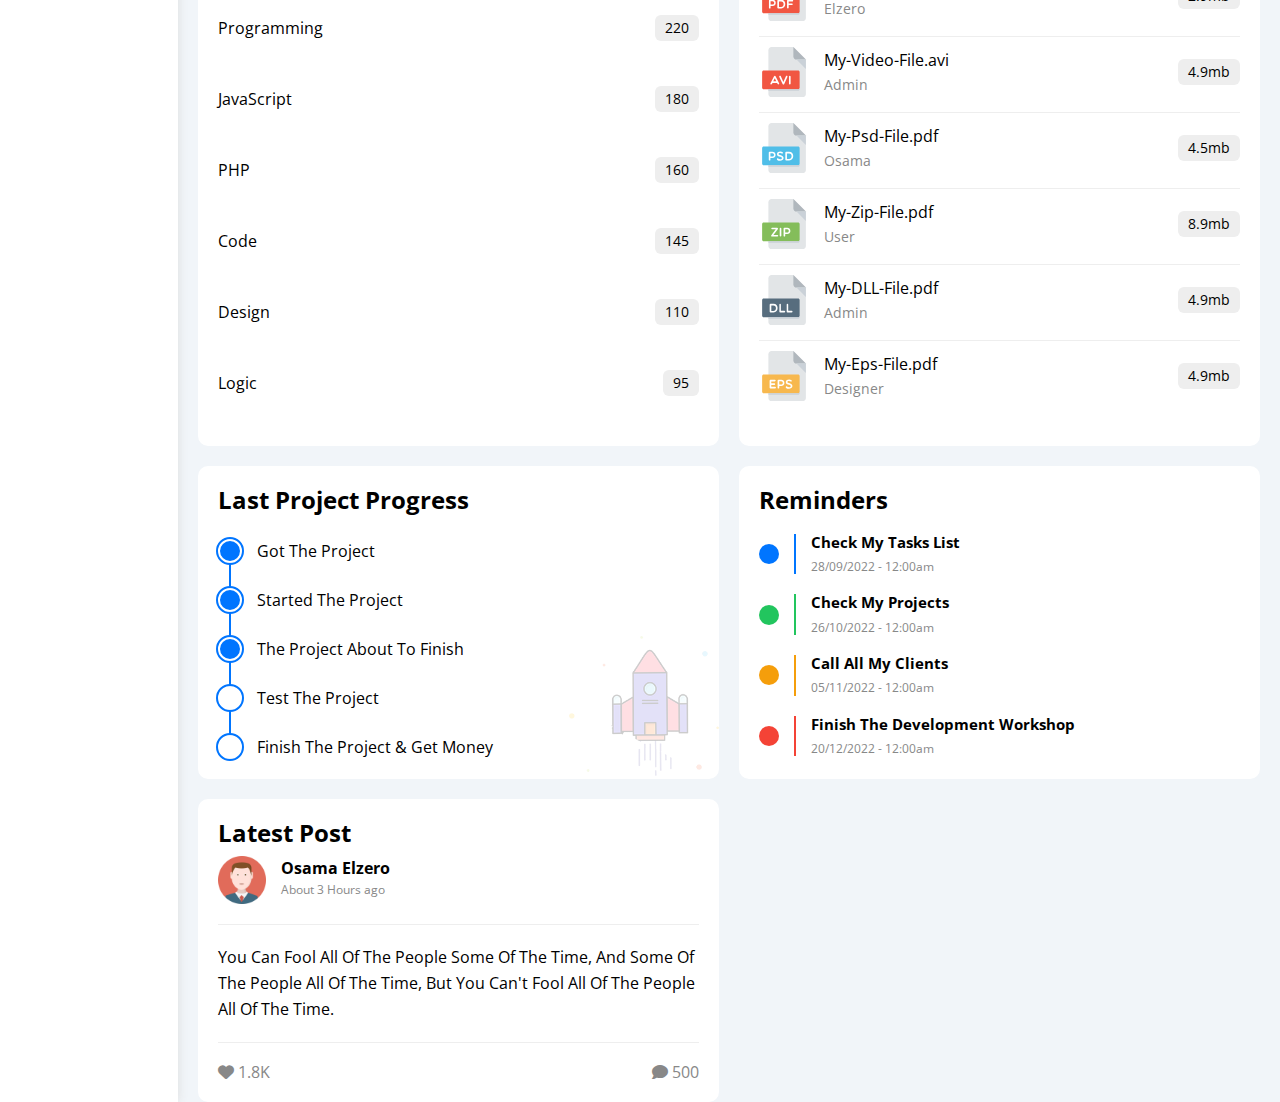
==== commit da70fc6d: "Add latest post section" ====
--- a/index.html
+++ b/index.html
@@ -488,6 +488,31 @@
               </li>
             </ul>
           </div>
+          <div class="latest-post p-20 bg-white rad-10 p-relative">
+            <h2 class="mt-0 mb-10">Latest Post</h2>
+            <div class="info d-flex align-center">
+              <img src="images/avatar.png" alt="" class="avatar mr-15" />
+              <div class="owner">
+                <span class="d-block mb-5 fw-bold">Osama Elzero</span>
+                <span class="d-block mb-5 fs-12 c-grey">About 3 Hours ago</span>
+              </div>
+            </div>
+            <div class="post-content text-c-mobile pt-20 pb-20 mt-20 mb-20">
+              You can fool all of the people some of the time, and some of the
+              people all of the time, but you can't fool all of the people all
+              of the time.
+            </div>
+            <div class="post-stats d-flex between-flex align-center c-grey">
+              <div class="likes">
+                <i class="fa-sharp fa-solid fa-heart"></i>
+                <span>1.8K</span>
+              </div>
+              <div class="comments">
+                <i class="fa-sharp fa-solid fa-comment"></i>
+                <span>500</span>
+              </div>
+            </div>
+          </div>
         </div>
       </div>
     </div>
--- a/css/framework.css
+++ b/css/framework.css
@@ -36,6 +36,10 @@
   padding-bottom: 15px;
 }
 
+.pb-20 {
+  padding-bottom: 20px;
+}
+
 .pl-15 {
   padding-left: 15px;
 }
@@ -218,6 +222,10 @@
   font-weight: bold;
 }
 
+.fs-12 {
+  font-size: 12px;
+}
+
 .fs-14 {
   font-size: 14px;
 }
--- a/css/style.css
+++ b/css/style.css
@@ -511,3 +511,16 @@
 .reminders .red-color {
   border-left: 2px solid var(--red-color);
 }
+
+.latest-post .avatar {
+  width: 48px;
+  height: 48px;
+}
+
+.latest-post .post-content {
+  text-transform: capitalize;
+  line-height: 1.6;
+  border-top: 1px solid #eee;
+  border-bottom: 1px solid #eee;
+  min-height: 100px;
+}
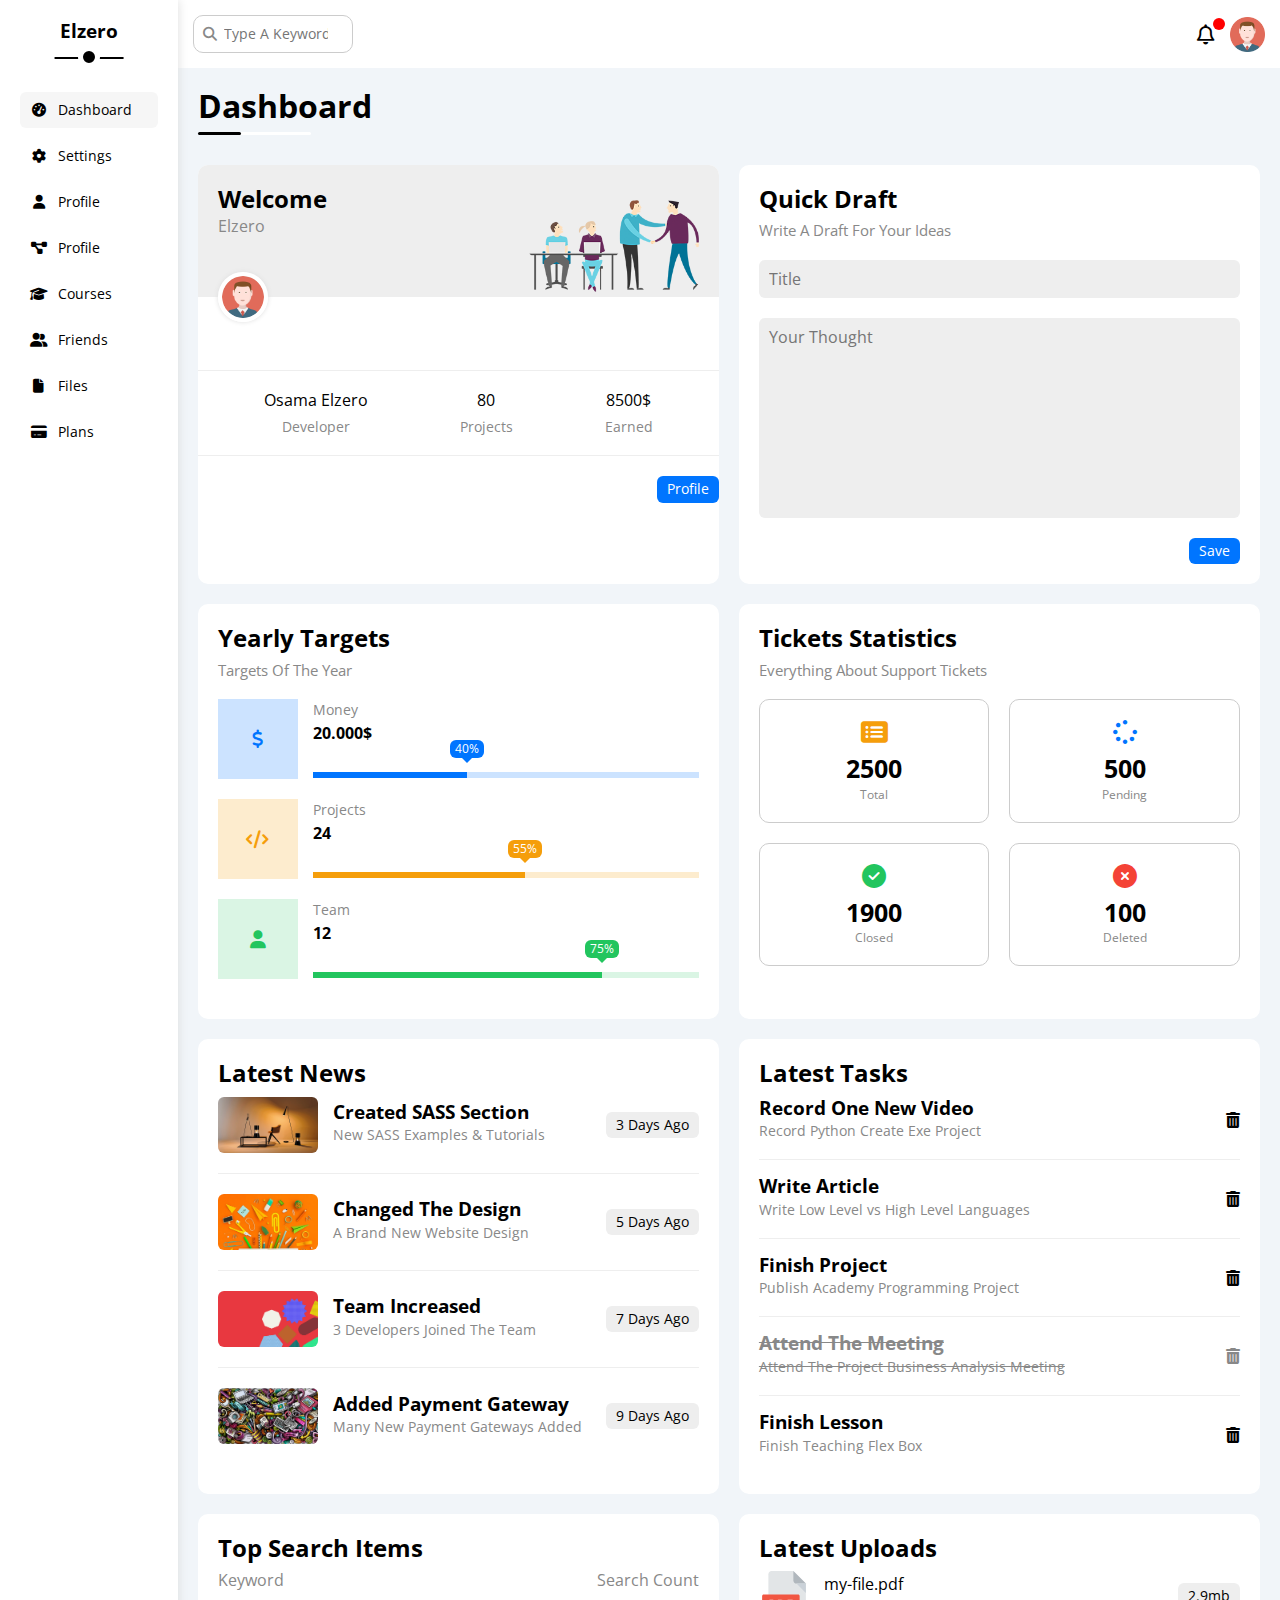
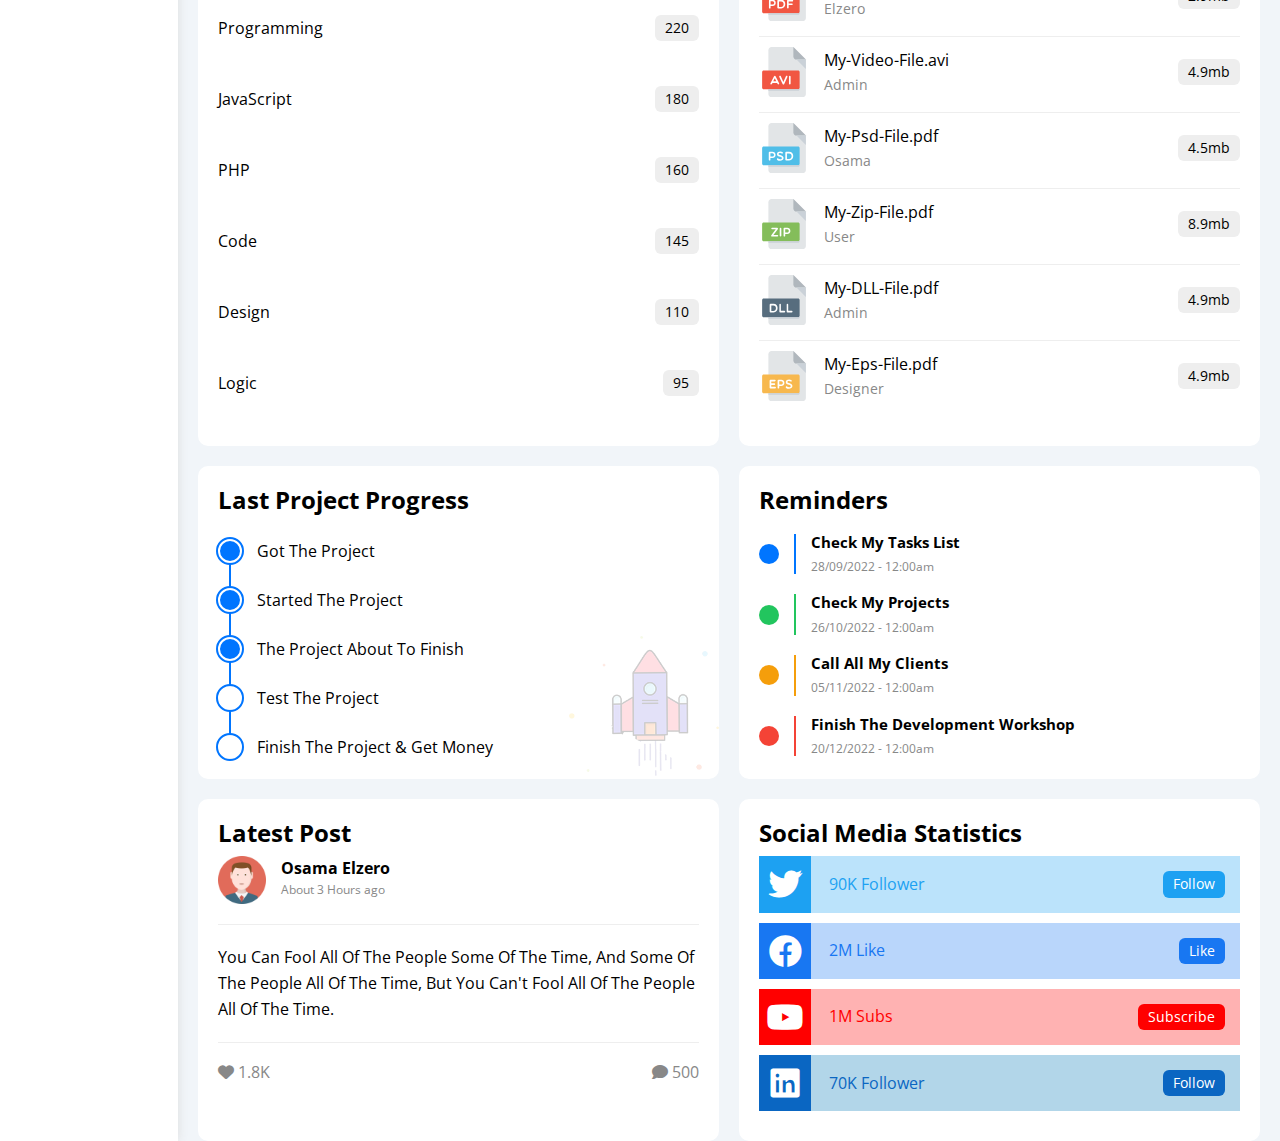
==== commit 691ce660: "Add social media section" ====
--- a/index.html
+++ b/index.html
@@ -488,7 +488,7 @@
               </li>
             </ul>
           </div>
-          <div class="latest-post p-20 bg-white rad-10 p-relative">
+          <div class="latest-post p-20 bg-white rad-10">
             <h2 class="mt-0 mb-10">Latest Post</h2>
             <div class="info d-flex align-center">
               <img src="images/avatar.png" alt="" class="avatar mr-15" />
@@ -513,6 +513,37 @@
               </div>
             </div>
           </div>
+          <div class="social-media p-20 bg-white rad-10">
+            <h2 class="mt-0 mb-10">Social Media Statistics</h2>
+            <div class="box twitter p-15 p-relative mb-10 between-flex">
+              <i
+                class="fa-brands fa-solid fa-twitter fa-2x c-white h-full center-flex"
+              ></i>
+              <span>90K Follower</span>
+              <a class="fs-14 c-white btn-shape" href="">Follow</a>
+            </div>
+            <div class="box facebook p-15 p-relative mb-10 between-flex">
+              <i
+                class="fa-brands fa-solid fa-facebook fa-2x c-white h-full center-flex"
+              ></i>
+              <span>2M Like</span>
+              <a class="fs-14 c-white btn-shape" href="">Like</a>
+            </div>
+            <div class="box youtube p-15 p-relative mb-10 between-flex">
+              <i
+                class="fa-brands fa-solid fa-youtube fa-2x c-white h-full center-flex"
+              ></i>
+              <span>1M Subs</span>
+              <a class="fs-14 c-white btn-shape" href="">Subscribe</a>
+            </div>
+            <div class="box linkedin p-15 p-relative mb-10 between-flex">
+              <i
+                class="fa-brands fa-solid fa-linkedin fa-2x c-white h-full center-flex"
+              ></i>
+              <span>70K Follower</span>
+              <a class="fs-14 c-white btn-shape" href="">Follow</a>
+            </div>
+          </div>
         </div>
       </div>
     </div>
--- a/css/framework.css
+++ b/css/framework.css
@@ -249,6 +249,10 @@
   width: fit-content;
 }
 
+.h-full {
+  height: 100%;
+}
+
 .btn-shape {
   padding: 5px 10px;
   border-radius: 6px;
--- a/css/style.css
+++ b/css/style.css
@@ -524,3 +524,59 @@
   border-bottom: 1px solid #eee;
   min-height: 100px;
 }
+
+.social-media .box {
+  padding-left: 70px;
+}
+
+.social-media .box i {
+  position: absolute;
+  left: 0;
+  top: 0;
+  width: 52px;
+  transition: var(--main-transition);
+}
+
+.social-media .box i:hover {
+  transform: rotate(-5deg);
+}
+
+.social-media .twitter {
+  background-color: rgba(29, 161, 242, 30%);
+  color: #1da1f2;
+}
+
+.social-media .twitter i,
+.social-media .twitter a {
+  background-color: #1da1f2;
+}
+
+.social-media .facebook {
+  background-color: rgba(24, 119, 242, 30%);
+  color: #1877f2;
+}
+
+.social-media .facebook i,
+.social-media .facebook a {
+  background-color: #1877f2;
+}
+
+.social-media .youtube {
+  background-color: rgba(255, 0, 0, 30%);
+  color: #ff0000;
+}
+
+.social-media .youtube i,
+.social-media .youtube a {
+  background-color: #ff0000;
+}
+
+.social-media .linkedin {
+  background-color: rgba(0, 119, 181, 30%);
+  color: #0a66c2;
+}
+
+.social-media .linkedin i,
+.social-media .linkedin a {
+  background-color: #0a66c2;
+}
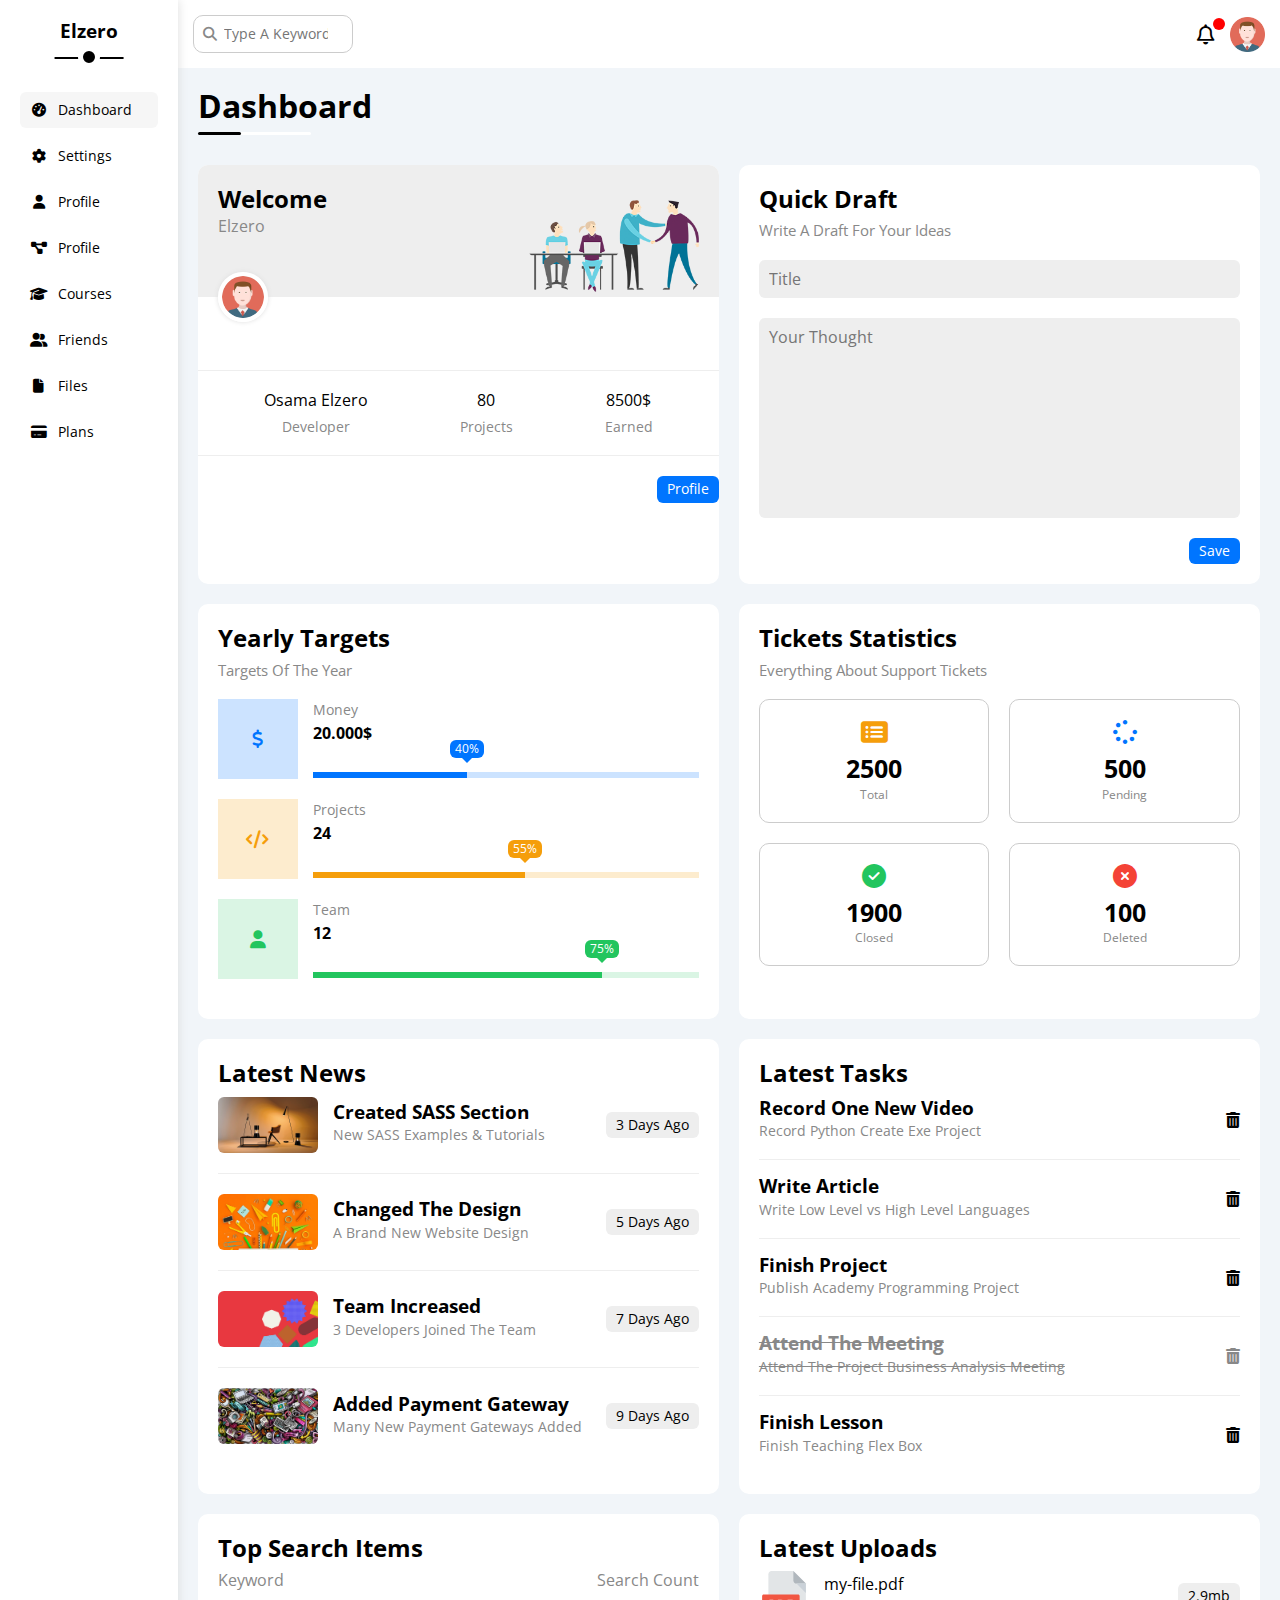
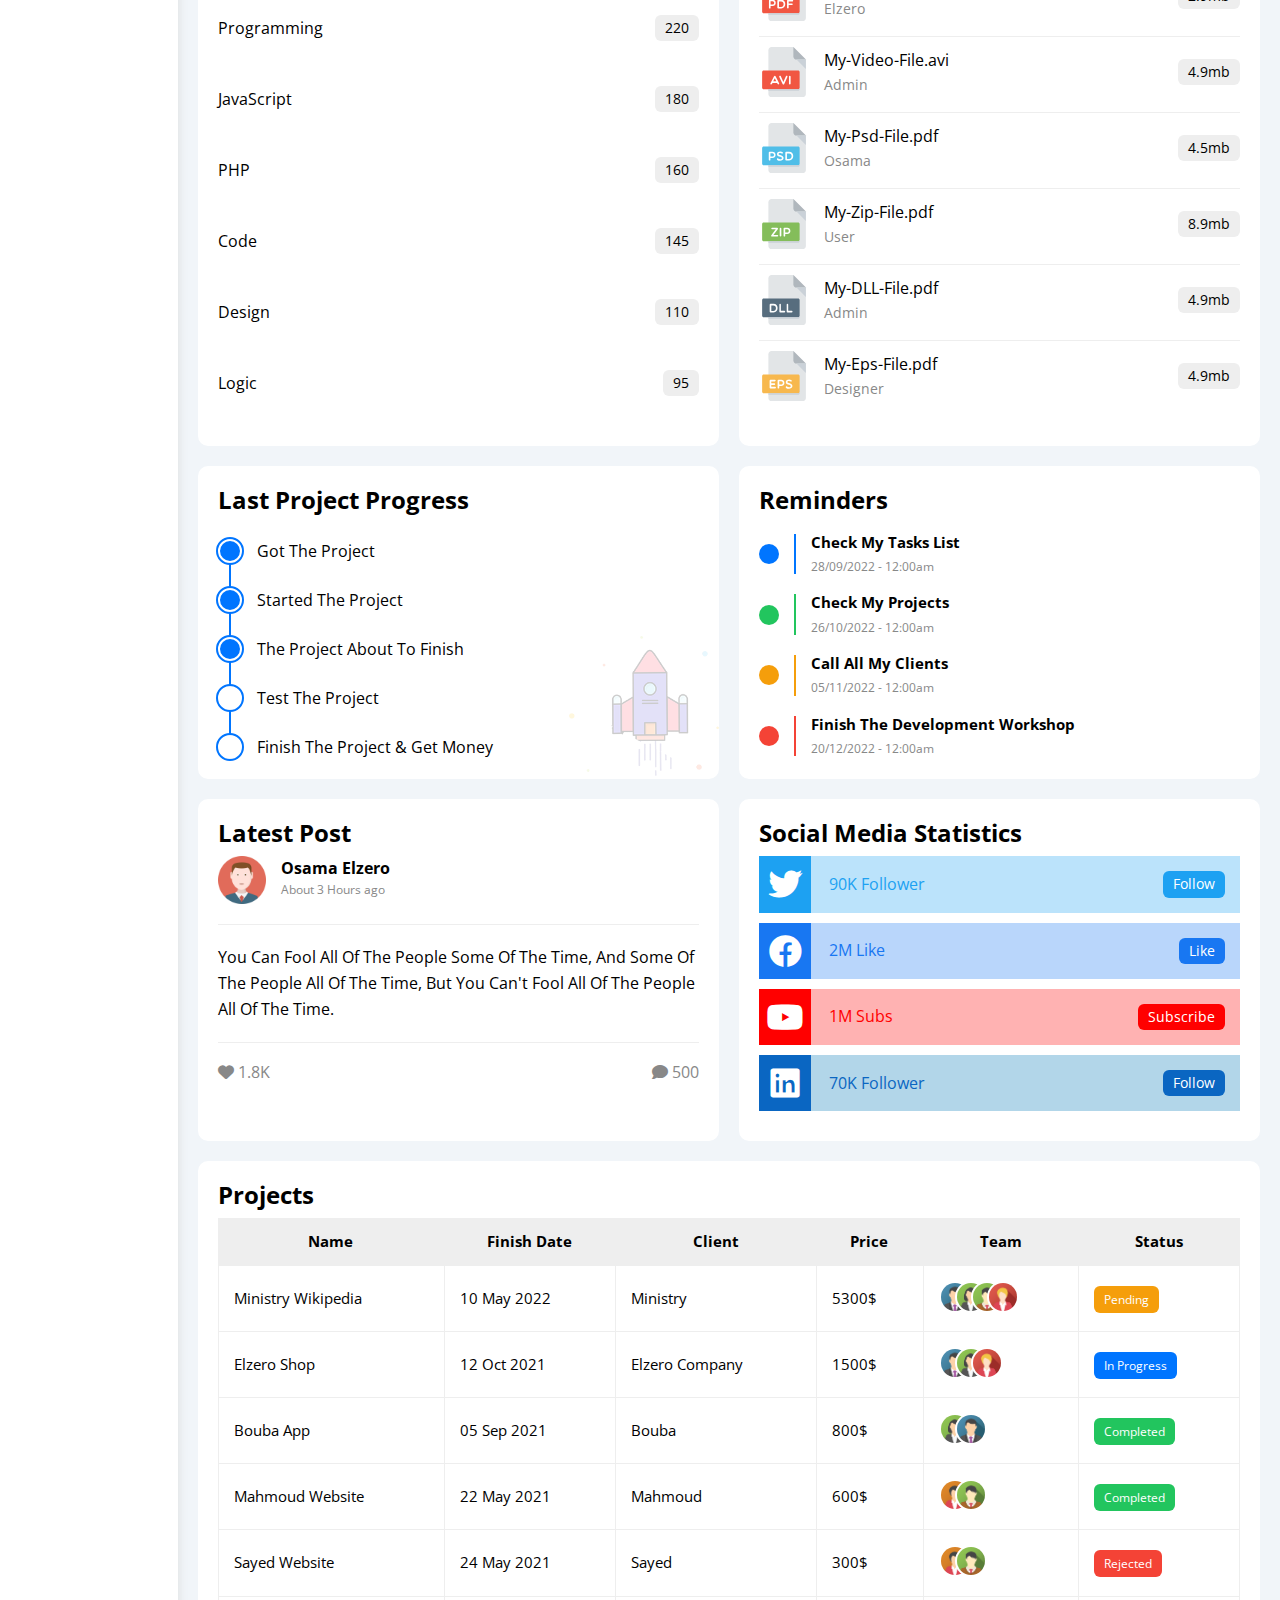
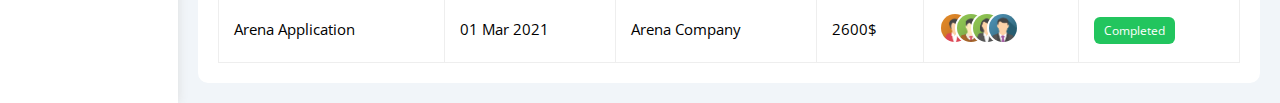
==== commit be6801f3: "Add projects table section" ====
--- a/index.html
+++ b/index.html
@@ -502,7 +502,7 @@
               people all of the time, but you can't fool all of the people all
               of the time.
             </div>
-            <div class="post-stats d-flex between-flex align-center c-grey">
+            <div class="post-stats between-flex align-center c-grey">
               <div class="likes">
                 <i class="fa-sharp fa-solid fa-heart"></i>
                 <span>1.8K</span>
@@ -545,6 +545,120 @@
             </div>
           </div>
         </div>
+        <div class="projects p-20 bg-white rad-10 m-20">
+          <h2 class="mt-0 mb-10">Projects</h2>
+          <div class="responsive-table">
+            <table class="fs-15 w-full">
+              <thead>
+                <tr>
+                  <th>Name</th>
+                  <th>Finish Date</th>
+                  <th>Client</th>
+                  <th>Price</th>
+                  <th>Team</th>
+                  <th>Status</th>
+                </tr>
+              </thead>
+              <tbody>
+                <tr>
+                  <td>Ministry Wikipedia</td>
+                  <td>10 May 2022</td>
+                  <td>Ministry</td>
+                  <td>5300$</td>
+                  <td>
+                    <img src="images/team-01.png" alt="" />
+                    <img src="images/team-02.png" alt="" />
+                    <img src="images/team-03.png" alt="" />
+                    <img src="images/team-05.png" alt="" />
+                  </td>
+                  <td>
+                    <span class="lebel bg-orange c-white btn-shape fs-12"
+                      >Pending</span
+                    >
+                  </td>
+                </tr>
+                <tr>
+                  <td>Elzero Shop</td>
+                  <td>12 Oct 2021</td>
+                  <td>Elzero Company</td>
+                  <td>1500$</td>
+                  <td>
+                    <img src="images/team-01.png" alt="" />
+                    <img src="images/team-02.png" alt="" />
+                    <img src="images/team-05.png" alt="" />
+                  </td>
+                  <td>
+                    <span class="lebel bg-blue c-white btn-shape fs-12"
+                      >In Progress</span
+                    >
+                  </td>
+                </tr>
+                <tr>
+                  <td>Bouba App</td>
+                  <td>05 Sep 2021</td>
+                  <td>Bouba</td>
+                  <td>800$</td>
+                  <td>
+                    <img src="images/team-02.png" alt="" />
+                    <img src="images/team-01.png" alt="" />
+                  </td>
+                  <td>
+                    <span class="lebel bg-green c-white btn-shape fs-12"
+                      >Completed</span
+                    >
+                  </td>
+                </tr>
+                <tr>
+                  <td>Mahmoud Website</td>
+                  <td>22 May 2021</td>
+                  <td>Mahmoud</td>
+                  <td>600$</td>
+                  <td>
+                    <img src="images/team-04.png" alt="" />
+                    <img src="images/team-03.png" alt="" />
+                  </td>
+                  <td>
+                    <span class="lebel bg-green c-white btn-shape fs-12"
+                      >Completed</span
+                    >
+                  </td>
+                </tr>
+                <tr>
+                  <td>Sayed Website</td>
+                  <td>24 May 2021</td>
+                  <td>Sayed</td>
+                  <td>300$</td>
+                  <td>
+                    <img src="images/team-04.png" alt="" />
+                    <img src="images/team-03.png" alt="" />
+                  </td>
+                  <td>
+                    <span class="lebel bg-red c-white btn-shape fs-12"
+                      >Rejected</span
+                    >
+                  </td>
+                </tr>
+                <tr>
+                  <td>Arena Application</td>
+                  <td>01 Mar 2021</td>
+                  <td>Arena Company</td>
+                  <td>2600$</td>
+                  <td>
+                    <img src="images/team-04.png" alt="" />
+                    <img src="images/team-03.png" alt="" />
+                    <img src="images/team-02.png" alt="" />
+                    <img src="images/team-01.png" alt="" />
+                  </td>
+                  <td>
+                    <span class="lebel bg-green c-white btn-shape fs-12"
+                      >Completed</span
+                    >
+                  </td>
+                </tr>
+              </tbody>
+            </table>
+          </div>
+        </div>
       </div>
     </div>
   </body>
--- a/css/style.css
+++ b/css/style.css
@@ -580,3 +580,46 @@
 .social-media .linkedin a {
   background-color: #0a66c2;
 }
+
+.projects .responsive-table {
+  overflow-x: auto;
+}
+
+.projects table {
+  min-width: 1000px;
+  border-spacing: 0;
+}
+
+.projects table th {
+  background-color: #eee;
+}
+
+.projects table th,
+.projects table td {
+  padding: 15px;
+}
+
+.projects table td {
+  border-bottom: 1px solid #eee;
+  border-left: 1px solid #eee;
+  transition: background-color var(--main-transition);
+}
+
+.projects table tr:hover td {
+  background-color: #f7f7f7;
+}
+
+.projects table td:last-of-type {
+  border-right: 1px solid #eee;
+}
+
+.projects table img {
+  width: 32px;
+  border-radius: 50%;
+  padding: 2px;
+  background-color: white;
+}
+
+.projects table img:not(:first-child) {
+  margin-left: -20px;
+}
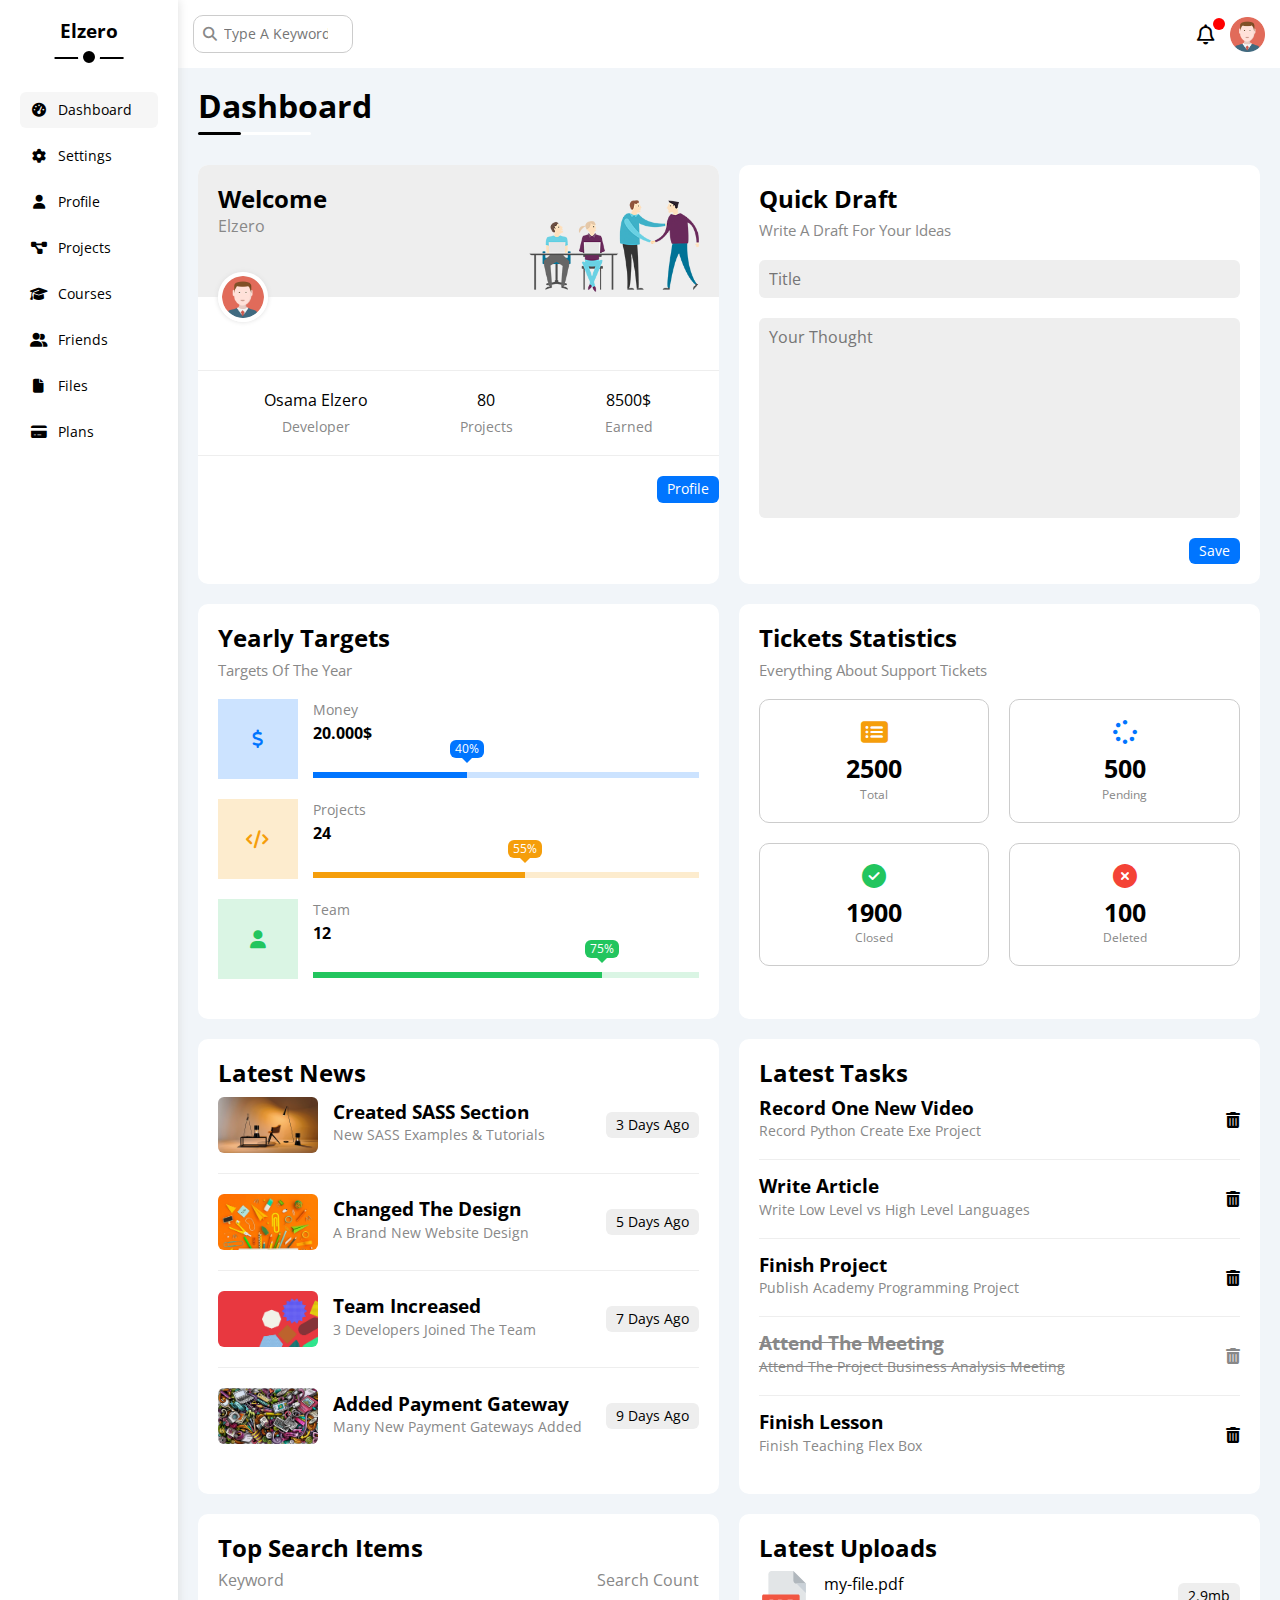
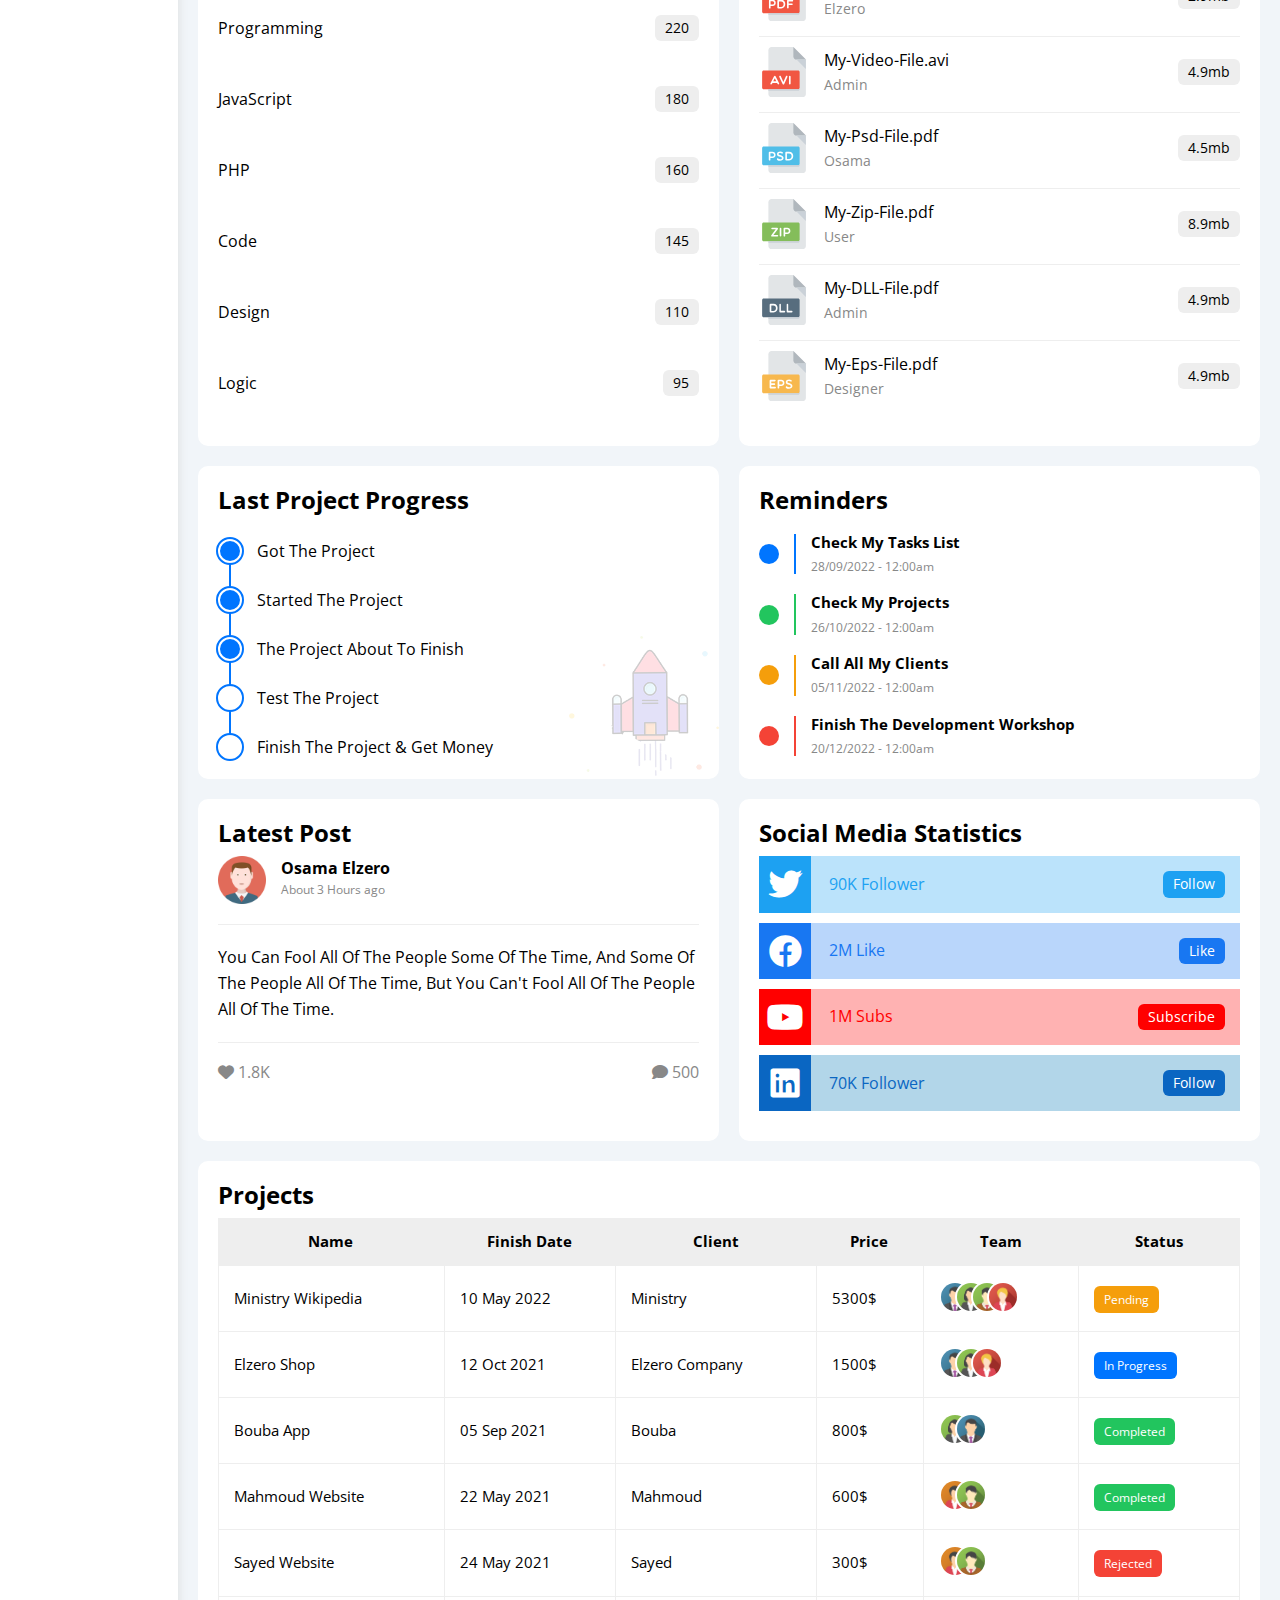
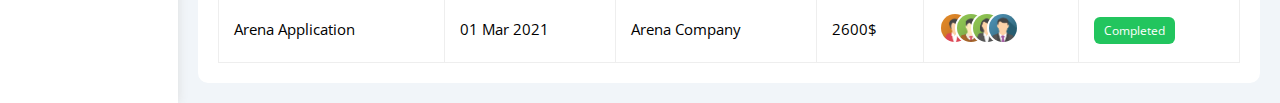
==== commit fce5b733: "Fix sidebar profile page repeat" ====
--- a/index.html
+++ b/index.html
@@ -55,7 +55,7 @@
               href="projects.html"
             >
               <i class="fa-sharp fa-solid fa-diagram-project fa-fw"></i>
-              <span class="fs-14 hide-mobile">Profile</span>
+              <span class="fs-14 hide-mobile">Projects</span>
             </a>
           </li>
           <li>
--- a/css/framework.css
+++ b/css/framework.css
@@ -28,7 +28,7 @@
   padding-top: 20px;
 }
 
-.pb {
+.pb-10 {
   padding-bottom: 10px;
 }
 
@@ -44,6 +44,10 @@
   padding-left: 15px;
 }
 
+.pl-40 {
+  padding-left: 40px;
+}
+
 .m-20 {
   margin: 20px;
 }
@@ -74,6 +78,10 @@
 
 .mt-25 {
   margin-top: 25px;
+}
+
+.mr-10 {
+  margin-right: 10px;
 }
 
 .mr-15 {
--- a/css/style.css
+++ b/css/style.css
@@ -623,3 +623,231 @@
 .projects table img:not(:first-child) {
   margin-left: -20px;
 }
+
+.toggle-checkbox {
+  display: none;
+}
+
+.toggle-switch {
+  background-color: #ccc;
+  width: 78px;
+  height: 32px;
+  border-radius: 16px;
+  position: relative;
+  transition: var(--main-transition);
+  cursor: pointer;
+}
+
+.toggle-switch::before {
+  font: var(--fa-font-solid);
+  content: "\f057";
+  background-color: white;
+  border-radius: 50%;
+  width: 24px;
+  height: 24px;
+  position: absolute;
+  top: 4px;
+  left: 4px;
+  display: flex;
+  justify-content: center;
+  align-items: center;
+  color: #ccc;
+  transition: var(--main-transition);
+}
+
+.toggle-checkbox:checked + .toggle-switch {
+  background-color: var(--blue-color);
+}
+
+.toggle-checkbox:checked + .toggle-switch::before {
+  content: "\f058";
+  left: 50px;
+  color: var(--blue-color);
+}
+
+.settings-page {
+  grid-template-columns: repeat(auto-fill, minmax(450px, 1fr));
+}
+
+.settings-page :disabled {
+  cursor: no-drop;
+  background-color: #eee;
+  color: #aaa;
+}
+
+@media (max-width: 767px) {
+  .settings-page {
+    grid-template-columns: minmax(200px, 1fr);
+    margin-left: 5px;
+    margin-right: 5px;
+    gap: 10px;
+  }
+}
+
+.settings-page .close-message {
+  resize: none;
+  width: 100%;
+  min-height: 250px;
+  border: 1px solid #ccc;
+}
+
+.settings-page .general-info input {
+  border: 1px solid #ccc;
+}
+
+.settings-page .general-info .email {
+  display: inline-flex;
+  width: calc(100% - 80px);
+}
+
+.security-info > div:not(:last-child) {
+  border-bottom: 1px solid #ccc;
+}
+
+.security-info > div:first-child a {
+  transition: var(--main-transition);
+}
+
+.security-info > div:first-of-type a:hover {
+  background-color: var(--blue-alt-color);
+}
+
+.social-info div {
+  border: 1px solid #ccc;
+}
+
+.social-info i {
+  position: absolute;
+  top: 0;
+  left: 0;
+  width: 40px;
+  padding: 10px;
+  border-right: 1px solid #ccc;
+  transition: var(--main-transition);
+}
+
+.social-info input {
+  border: none;
+  background-color: transparent;
+}
+
+.social-info div:focus-within i {
+  color: black;
+}
+
+.widgets-control input[type="checkbox"] {
+  display: none;
+}
+
+.widgets-control input[type="checkbox"]:checked + label::after {
+  transform: translateY(-50%) scale(1);
+}
+
+.widgets-control .control label {
+  padding-left: 25px;
+  cursor: pointer;
+  position: relative;
+}
+
+.widgets-control .control label:hover::before {
+  border-color: var(--blue-alt-color);
+}
+
+.widgets-control .control label::before,
+.widgets-control .control label::after {
+  content: "";
+  position: absolute;
+  top: 50%;
+  width: 11px;
+  height: 11px;
+  transform: translateY(-50%);
+  transition: var(--main-transition);
+}
+
+.widgets-control .control label::before {
+  left: 0px;
+  border: 2px solid var(--grey-color);
+  border-radius: 3px;
+}
+
+.widgets-control .control label::after {
+  font: var(--fa-font-solid);
+  font-size: 12px;
+  content: "\f00c";
+  left: 2px;
+  background-color: var(--blue-color);
+  color: white;
+  display: flex;
+  justify-content: center;
+  align-items: center;
+  transform: translateY(-50%) scale(0) rotate(360deg);
+  border-radius: 1px;
+}
+
+.backup-control input[type="radio"] {
+  display: none;
+}
+
+.backup-control input[type="radio"]:checked + label::before {
+  border-color: var(--blue-color);
+}
+
+.backup-control input[type="radio"]:checked + label::after {
+  transform: translateY(-50%) scale(1);
+}
+
+.backup-control .time label {
+  padding-left: 30px;
+  cursor: pointer;
+  position: relative;
+}
+
+.backup-control .time label::before,
+.backup-control .time label::after {
+  content: "";
+  top: 50%;
+  position: absolute;
+  transition: color var(--main-transition), border-color var(--main-transition),
+    transform var(--main-transition);
+  border-radius: 50%;
+}
+
+.backup-control .time label::before {
+  left: 0px;
+  width: 14px;
+  height: 14px;
+  border: 2px solid var(--grey-color);
+  transform: translateY(calc(-50%));
+}
+
+.backup-control .time label::after {
+  content: "";
+  left: 5px;
+  width: 8px;
+  height: 8px;
+  background-color: var(--blue-color);
+  color: white;
+  transform: translateY(-50%) scale(0);
+}
+
+.backup-control .servers {
+  border-top: 1px solid #eee;
+}
+
+.backup-control .servers .server {
+  flex-grow: 1;
+}
+
+.backup-control .servers .server input[type="radio"]:checked + label {
+  color: var(--blue-color);
+  border-color: var(--blue-color);
+}
+
+.backup-control .servers .server label {
+  display: block;
+  width: 100%;
+  height: 100%;
+  border: 1px solid #eee;
+  transition: border-color var(--main-transition), color var(--main-transition);
+  cursor: pointer;
+}
